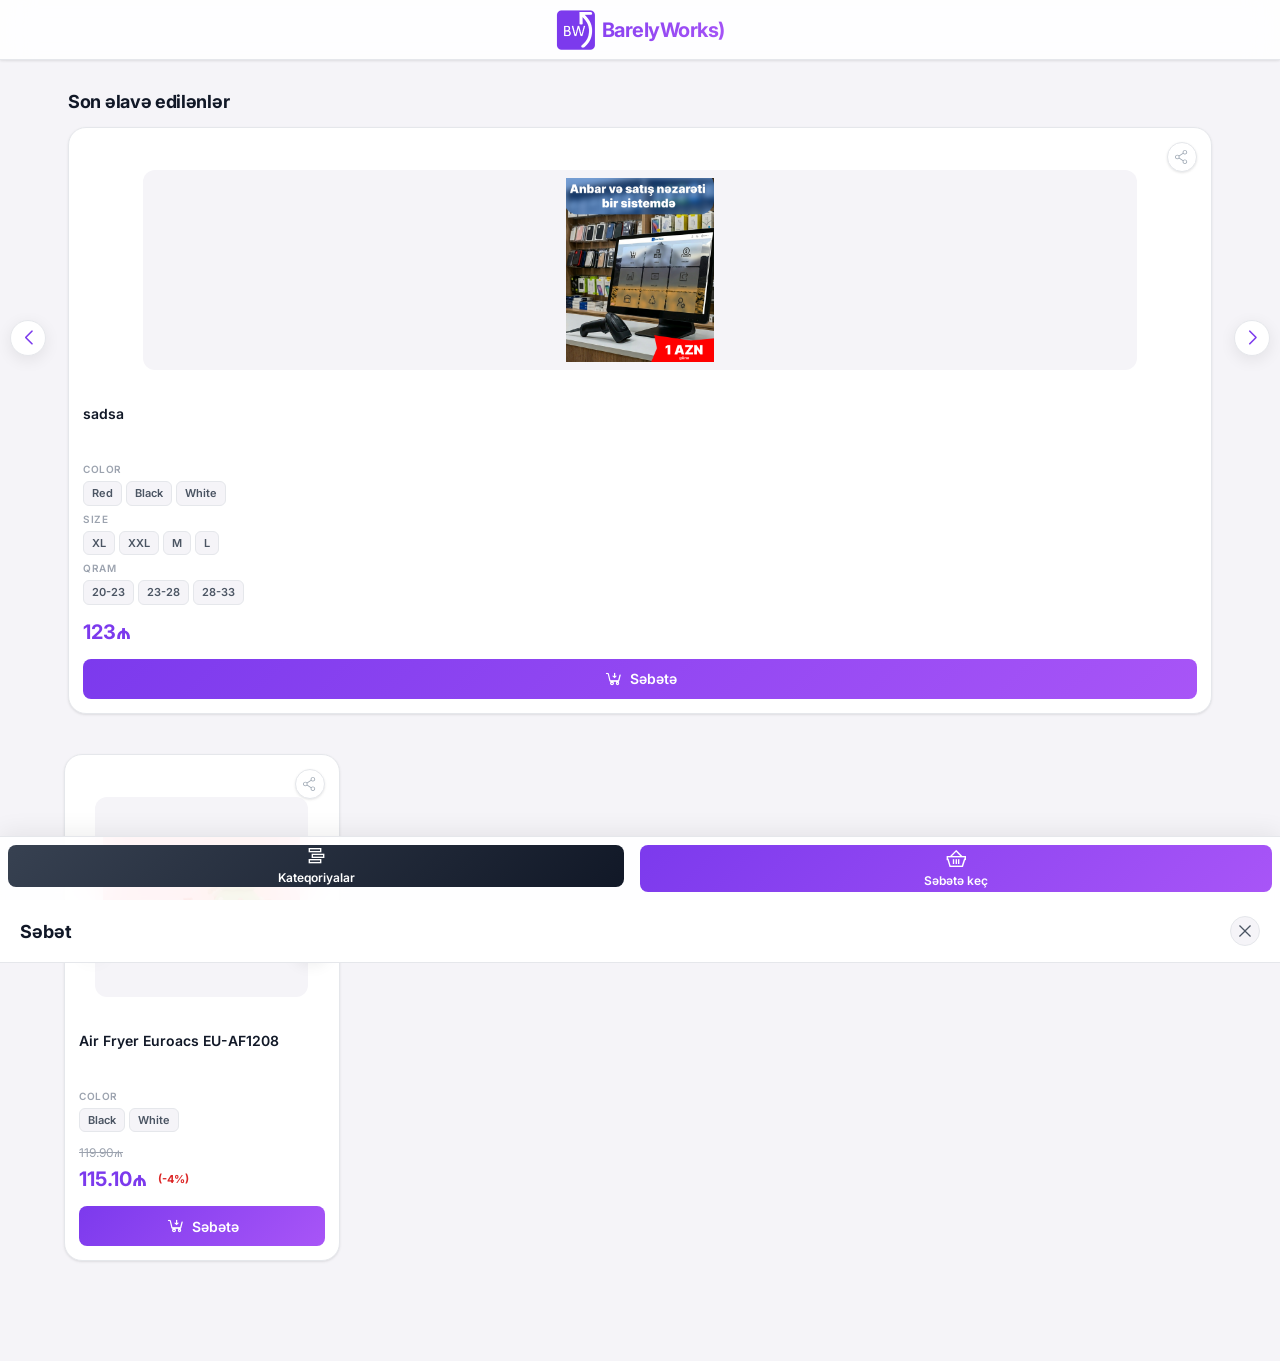
==== index.html @ ffbd58e7 "init init" ====
<!DOCTYPE html>
<html>
<head>
	<meta charset="utf-8">
    <meta property="og:title" content="GIPERAKS XIRDALAN">
    <!-- <meta property="og:description" content="GIPERAKS XIRDALAN"> -->
    <meta property="og:image" content="https://gpr-xirdalan.github.io/img/bcg.jpg">
    <meta property="og:url" content="https://gpr-xirdalan.github.io/">
    <meta property="og:type" content="website">	
    <meta http-equiv="Cache-Control" content="no-cache, no-store, must-revalidate" /> 
    <meta http-equiv="cache-control" content="max-age=0" /> 
    <meta http-equiv="Pragma" content="no-cache" /> 
    <meta http-equiv="Expires" content="0" /> 
	<meta name="viewport" content="width=device-width, initial-scale=1">
	<link rel="stylesheet" href="css/font.css?v=1740341642648">
	<link rel="stylesheet" href="css/line-awesome/css/line-awesome.min.css">
	<link rel="stylesheet" href="css/animate.min.css?v=1740341642648">
	<link rel="stylesheet" href="js/swiper-bundle.min.css" defer>
	<script type="text/javascript" src="js/swiper-bundle.min.js"></script>
	<script type="text/javascript" src="js/jquery-3.7.1.min.js"></script>
	<title>BarelyWorks SHOP</title>
</head>
<body>
	
	<div class="container">
<!-- 		<nav class="menu">
			menu			
		</nav> -->

		<header class="header">
			<div class="logo"> <img src="css/logo.png"> BarelyWorks)</div>
		</header>

		<div class="slider-content main-slider">
			  <div class="swiper mySwiper">
			  	<span class="slider-title">Son əlavə edilənlər</span>
			    <div class="swiper-wrapper">
	
			    </div>

		        <div class="swiper-button-next"></div>
			    <div class="swiper-button-prev"></div>
			  </div>			

		</div>

		<div class="search">
			<span class="label">Axtar</span>
			<input type="text" class="search-json input">
		</div>

		<div class="content" id="content">
<!-- 			<div class="search-container">
 				<div class="search-by-category-wrapper">
					<span class="label">Kateqoriyalar</span>
					<select name="select-category" class="select-category" id="">
						<option class="select-category-option" value="all">ALL</option>
					</select>
				</div> 

 				<div class="search-by-name-wrapper">
					<span class="label">Axtar...</span>
					<input type="text" class="input " placeholder="USB...">
				</div> 
			</div> -->

			<div class="products-container">
				<div class="products-list">

		
				</div>
			</div>


			<div class="hide-price scroll-nav">
				<svg xmlns="http://www.w3.org/2000/svg" version="1.1" xmlns:xlink="http://www.w3.org/1999/xlink" width="512" height="512" x="0" y="0" viewBox="0 0 128 128" style="enable-background:new 0 0 512 512" xml:space="preserve" class=""><g><path d="m79.891 65.078 7.27-7.27C87.69 59.787 88 61.856 88 64c0 13.234-10.766 24-24 24-2.144 0-4.213-.31-6.192-.839l7.27-7.27a15.929 15.929 0 0 0 14.813-14.813zm47.605-3.021c-.492-.885-7.47-13.112-21.11-23.474l-5.821 5.821c9.946 7.313 16.248 15.842 18.729 19.602C114.553 71.225 95.955 96 64 96c-4.792 0-9.248-.613-13.441-1.591l-6.573 6.573C50.029 102.835 56.671 104 64 104c41.873 0 62.633-36.504 63.496-38.057a3.997 3.997 0 0 0 0-3.886zm-16.668-39.229-88 88C22.047 111.609 21.023 112 20 112s-2.047-.391-2.828-1.172a3.997 3.997 0 0 1 0-5.656l11.196-11.196C10.268 83.049 1.071 66.964.504 65.943a4 4 0 0 1 0-3.887C1.367 60.504 22.127 24 64 24c10.827 0 20.205 2.47 28.222 6.122l12.95-12.95c1.563-1.563 4.094-1.563 5.656 0s1.563 4.094 0 5.656zM34.333 88.011 44.46 77.884C41.663 73.96 40 69.175 40 64c0-13.234 10.766-24 24-24 5.175 0 9.96 1.663 13.884 4.459l8.189-8.189C79.603 33.679 72.251 32 64 32 32.045 32 13.447 56.775 8.707 63.994c3.01 4.562 11.662 16.11 25.626 24.017zm15.934-15.935 21.809-21.809C69.697 48.862 66.958 48 64 48c-8.822 0-16 7.178-16 16 0 2.958.862 5.697 2.267 8.076z" fill="#000000" opacity="1" data-original="#000000" class=""></path></g></svg>				
			</div>
			<div class="scroll-top scroll-nav">
				<svg xmlns="http://www.w3.org/2000/svg" version="1.1" xmlns:xlink="http://www.w3.org/1999/xlink" width="512" height="512" x="0" y="0" viewBox="0 0 48 48" style="enable-background:new 0 0 512 512" xml:space="preserve" class=""><g><path d="M13 12h22a1 1 0 0 0 0-2H13a1 1 0 0 0 0 2zM24 34a1 1 0 0 0 1-1V20.42l3.86 3.86a1 1 0 0 0 1.41-1.41l-5.52-5.52A1 1 0 0 0 24 17a1 1 0 0 0-.73.33l-5.57 5.55a1 1 0 0 0 0 1.41 1 1 0 0 0 1.41 0L23 20.42V33a1 1 0 0 0 1 1z" fill="#000000" opacity="1" data-original="#000000" class=""></path></g></svg>				
			</div>
		</div>

		<div class="add-to-card-modal">
			<div class="add-to-card-modal-wrp animate__animated animate__fadeIn animate__faster">
				<div class="add-to-card-modal-title">
					<spam class="add-to-card-title">Səbətə əlavə et</spam>
					<span class="close-add-card-modal">
						<svg xmlns="http://www.w3.org/2000/svg" x="0px" y="0px" width="100" height="100" viewBox="0 0 50 50">
<path d="M 9.15625 6.3125 L 6.3125 9.15625 L 22.15625 25 L 6.21875 40.96875 L 9.03125 43.78125 L 25 27.84375 L 40.9375 43.78125 L 43.78125 40.9375 L 27.84375 25 L 43.6875 9.15625 L 40.84375 6.3125 L 25 22.15625 Z"></path>
</svg>
					</span>
				</div>

				<div class="product-info">
					<div class="cart-product-image">
						<img src="" alt="">
					</div>

					<div class="group">
						<span class="card-product-name"></span>
						<span class="cart-product-price"></span>
						<span class="cart-order-sum"></span>
						<input type="hidden" class="cart-id">
						
						<div class="modal-product-option-list product-option-list"></div>	

						<input type="hidden" class="cart-brand">

					</div>

				</div>

				<div class="add-to-card-controll">
<!-- 					<div>
						<span class="label">Say</span>
						<input type="number" class="input count">
					</div> -->
					<button class="btn add-to-card"><i class="las la-cart-arrow-down"></i> Əlavə et</button>								
					<button class="btn add-to-card send-cart"><i class="las la-fire"></i>  Indi al</button>								
				</div>

			</div>
		</div>

	<div class="bottom-contol">	
		<div class="search-by-category-wrapper" id="categorySelect">
			<!-- <label for="categorySelect" class="select-label label">Kateqoriyalar</label> -->

			<div class="cart-controll animate__animated animate__fadeInUp">
				<button class="open-category-btn" id="categorySelect">
					<i class="las la-stream"></i> 
					<span class="button-text">Kateqoriyalar</span> 
				</button>
				<!-- (<span class="sum-card">0</span>₼) -->
			</div>				
					
			<select name="select-category" class="select-category" id="categorySelect">
				<option class="select-category-option" value="all">ALL</option>
			</select>
		</div>

		<div class="cart-controll animate__animated animate__fadeInUp">
			<button class="openCart">
				<i class="las la-shopping-basket"></i> 
				<span class="button-text">Səbətə keç</span> 
			</button>
			<!-- (<span class="sum-card">0</span>₼) -->
		</div>
	</div>

		<div class="cart-list-modal">
			<div class="cart-list-container">
				<div class="card-list-control">
					<sapn class="card-list-title">Səbət</sapn>
					<span class="close-card-list"><svg xmlns="http://www.w3.org/2000/svg" x="0px" y="0px" width="100" height="100" viewBox="0 0 50 50">
<path d="M 9.15625 6.3125 L 6.3125 9.15625 L 22.15625 25 L 6.21875 40.96875 L 9.03125 43.78125 L 25 27.84375 L 40.9375 43.78125 L 43.78125 40.9375 L 27.84375 25 L 43.6875 9.15625 L 40.84375 6.3125 L 25 22.15625 Z"></span>

				</div>

				<div class="cart-list">
					
				</div>	

				<div class="cart-bottom-control">
					<div class="cart-total-container animate__animated animate__fadeInUp animate__fast">
					  <span class="order-total-title">Toplam: </span>
	                  
	                  <span class="sum-card-container">
		                  <span class="sum-card"> ${total}</span>  AZN							
					  </span>
					</div>
<!-- 
					<div class="cart-total-container cart-cashback-total animate__animated animate__fadeInUp animate__fast">
					  <span class="order-total-title">Cashback: </span>
	                  
	                  <span class="sum-card-container">
		                  <span class="sum-cashback"> </span>  AZN							
					  </span>
					</div>	 -->	

					<button class="send-cart animate__animated animate__fadeInUp"> <i class="las la-check"></i> Sifarisi tamamla</button>
				</div>			

				<div class="preloader hide">
			        <img src="img/preloader.gif" alt="">
			    </div>
			</div>
		</div>

	</div>

	<div class="showNotice">
		<span class="notice">Əlavə olundu</span>
	</div>
</body>

<script type="text/javascript" defer>
		let head = document.getElementsByTagName("head");

	    let link = document.createElement("link");
	    link.rel = "stylesheet";
	    link.href = "css/style.css?v=" + new Date().getTime(); // Добавляем уникальный параметр

	    document.head.appendChild(link);

	    let script = document.createElement("script")
	    script.type = "text/javascript";
	    script.src = "js/function.js?v=" + new Date().getTime();
	    document.head.appendChild(script);

	    const CONFIG = 'config.json';
</script>
</html>
---- css/font.css ----
/* montserrat-100 - latin-ext_latin_cyrillic-ext_cyrillic */
@font-face {
  font-family: 'Montserrat';
  font-style: normal;
  font-weight: 100;
  src: local(''),
       url('montserrat/montserrat-v15-latin-ext_latin_cyrillic-ext_cyrillic-100.woff2') format('woff2'), /* Chrome 26+, Opera 23+, Firefox 39+ */
       url('montserrat/montserrat-v15-latin-ext_latin_cyrillic-ext_cyrillic-100.woff') format('woff'); /* Chrome 6+, Firefox 3.6+, IE 9+, Safari 5.1+ */
}
/* montserrat-200 - latin-ext_latin_cyrillic-ext_cyrillic */
@font-face {
  font-family: 'Montserrat';
  font-style: normal;
  font-weight: 200;
  src: local(''),
       url('montserrat/montserrat-v15-latin-ext_latin_cyrillic-ext_cyrillic-200.woff2') format('woff2'), /* Chrome 26+, Opera 23+, Firefox 39+ */
       url('montserrat/montserrat-v15-latin-ext_latin_cyrillic-ext_cyrillic-200.woff') format('woff'); /* Chrome 6+, Firefox 3.6+, IE 9+, Safari 5.1+ */
}
/* montserrat-300 - latin-ext_latin_cyrillic-ext_cyrillic */
@font-face {
  font-family: 'Montserrat';
  font-style: normal;
  font-weight: 300;
  src: local(''),
       url('montserrat/montserrat-v15-latin-ext_latin_cyrillic-ext_cyrillic-300.woff2') format('woff2'), /* Chrome 26+, Opera 23+, Firefox 39+ */
       url('montserrat/montserrat-v15-latin-ext_latin_cyrillic-ext_cyrillic-300.woff') format('woff'); /* Chrome 6+, Firefox 3.6+, IE 9+, Safari 5.1+ */
}
/* montserrat-regular - latin-ext_latin_cyrillic-ext_cyrillic */
@font-face {
  font-family: 'Montserrat';
  font-style: normal;
  font-weight: 400;
  src: local(''),
       url('montserrat/montserrat-v15-latin-ext_latin_cyrillic-ext_cyrillic-regular.woff2') format('woff2'), /* Chrome 26+, Opera 23+, Firefox 39+ */
       url('montserrat/montserrat-v15-latin-ext_latin_cyrillic-ext_cyrillic-regular.woff') format('woff'); /* Chrome 6+, Firefox 3.6+, IE 9+, Safari 5.1+ */
}
/* montserrat-500 - latin-ext_latin_cyrillic-ext_cyrillic */
@font-face {
  font-family: 'Montserrat';
  font-style: normal;
  font-weight: 500;
  src: local(''),
       url('montserrat/montserrat-v15-latin-ext_latin_cyrillic-ext_cyrillic-500.woff2') format('woff2'), /* Chrome 26+, Opera 23+, Firefox 39+ */
       url('montserrat/montserrat-v15-latin-ext_latin_cyrillic-ext_cyrillic-500.woff') format('woff'); /* Chrome 6+, Firefox 3.6+, IE 9+, Safari 5.1+ */
}
/* montserrat-600 - latin-ext_latin_cyrillic-ext_cyrillic */
@font-face {
  font-family: 'Montserrat';
  font-style: normal;
  font-weight: 600;
  src: local(''),
       url('montserrat/montserrat-v15-latin-ext_latin_cyrillic-ext_cyrillic-600.woff2') format('woff2'), /* Chrome 26+, Opera 23+, Firefox 39+ */
       url('montserrat/montserrat-v15-latin-ext_latin_cyrillic-ext_cyrillic-600.woff') format('woff'); /* Chrome 6+, Firefox 3.6+, IE 9+, Safari 5.1+ */
}
/* montserrat-700 - latin-ext_latin_cyrillic-ext_cyrillic */
@font-face {
  font-family: 'Montserrat';
  font-style: normal;
  font-weight: 700;
  src: local(''),
       url('montserrat/montserrat-v15-latin-ext_latin_cyrillic-ext_cyrillic-700.woff2') format('woff2'), /* Chrome 26+, Opera 23+, Firefox 39+ */
       url('montserrat/montserrat-v15-latin-ext_latin_cyrillic-ext_cyrillic-700.woff') format('woff'); /* Chrome 6+, Firefox 3.6+, IE 9+, Safari 5.1+ */
}
/* montserrat-800 - latin-ext_latin_cyrillic-ext_cyrillic */
@font-face {
  font-family: 'Montserrat';
  font-style: normal;
  font-weight: 800;
  src: local(''),
       url('montserrat/montserrat-v15-latin-ext_latin_cyrillic-ext_cyrillic-800.woff2') format('woff2'), /* Chrome 26+, Opera 23+, Firefox 39+ */
       url('montserrat/montserrat-v15-latin-ext_latin_cyrillic-ext_cyrillic-800.woff') format('woff'); /* Chrome 6+, Firefox 3.6+, IE 9+, Safari 5.1+ */
}
/* montserrat-900 - latin-ext_latin_cyrillic-ext_cyrillic */
@font-face {
  font-family: 'Montserrat';
  font-style: normal;
  font-weight: 900;
  src: local(''),
       url('montserrat/montserrat-v15-latin-ext_latin_cyrillic-ext_cyrillic-900.woff2') format('woff2'), /* Chrome 26+, Opera 23+, Firefox 39+ */
       url('montserrat/montserrat-v15-latin-ext_latin_cyrillic-ext_cyrillic-900.woff') format('woff'); /* Chrome 6+, Firefox 3.6+, IE 9+, Safari 5.1+ */
}
---- css/line-awesome/css/line-awesome.min.css ----
.la,.lab,.lad,.lal,.lar,.las{-moz-osx-font-smoothing:grayscale;-webkit-font-smoothing:antialiased;display:inline-block;font-style:normal;font-variant:normal;text-rendering:auto;line-height:1}.la-lg{font-size:1.33333em;line-height:.75em;vertical-align:-.0667em}.la-xs{font-size:.75em}.la-sm{font-size:.875em}.la-1x{font-size:1em}.la-2x{font-size:2em}.la-3x{font-size:3em}.la-4x{font-size:4em}.la-5x{font-size:5em}.la-6x{font-size:6em}.la-7x{font-size:7em}.la-8x{font-size:8em}.la-9x{font-size:9em}.la-10x{font-size:10em}.la-fw{text-align:center;width:1.25em}.la-ul{list-style-type:none;margin-left:2.5em;padding-left:0}.la-ul>li{position:relative}.la-li{left:-2em;position:absolute;text-align:center;width:2em;line-height:inherit}.la-border{border:solid .08em #eee;border-radius:.1em;padding:.2em .25em .15em}.la-pull-left{float:left}.la-pull-right{float:right}.la.la-pull-left,.lab.la-pull-left,.lal.la-pull-left,.lar.la-pull-left,.las.la-pull-left{margin-right:.3em}.la.la-pull-right,.lab.la-pull-right,.lal.la-pull-right,.lar.la-pull-right,.las.la-pull-right{margin-left:.3em}.la-spin{-webkit-animation:la-spin 2s infinite linear;animation:la-spin 2s infinite linear}.la-pulse{-webkit-animation:la-spin 1s infinite steps(8);animation:la-spin 1s infinite steps(8)}@-webkit-keyframes la-spin{0%{-webkit-transform:rotate(0);transform:rotate(0)}100%{-webkit-transform:rotate(360deg);transform:rotate(360deg)}}@keyframes la-spin{0%{-webkit-transform:rotate(0);transform:rotate(0)}100%{-webkit-transform:rotate(360deg);transform:rotate(360deg)}}.la-rotate-90{-webkit-transform:rotate(90deg);transform:rotate(90deg)}.la-rotate-180{-webkit-transform:rotate(180deg);transform:rotate(180deg)}.la-rotate-270{-webkit-transform:rotate(270deg);transform:rotate(270deg)}.la-flip-horizontal{-webkit-transform:scale(-1,1);transform:scale(-1,1)}.la-flip-vertical{-webkit-transform:scale(1,-1);transform:scale(1,-1)}.la-flip-both,.la-flip-horizontal.la-flip-vertical{-webkit-transform:scale(-1,-1);transform:scale(-1,-1)}:root .la-flip-both,:root .la-flip-horizontal,:root .la-flip-vertical,:root .la-rotate-180,:root .la-rotate-270,:root .la-rotate-90{-webkit-filter:none;filter:none}.la-stack{display:inline-block;height:2em;line-height:2em;position:relative;vertical-align:middle;width:2.5em}.la-stack-1x,.la-stack-2x{left:0;position:absolute;text-align:center;width:100%}.la-stack-1x{line-height:inherit}.la-stack-2x{font-size:2em}.la-inverse{color:#fff}.la-500px:before{content:"\f26e"}.la-accessible-icon:before{content:"\f368"}.la-accusoft:before{content:"\f369"}.la-acquisitions-incorporated:before{content:"\f6af"}.la-ad:before{content:"\f641"}.la-address-book:before{content:"\f2b9"}.la-address-card:before{content:"\f2bb"}.la-adjust:before{content:"\f042"}.la-adn:before{content:"\f170"}.la-adobe:before{content:"\f778"}.la-adversal:before{content:"\f36a"}.la-affiliatetheme:before{content:"\f36b"}.la-air-freshener:before{content:"\f5d0"}.la-airbnb:before{content:"\f834"}.la-algolia:before{content:"\f36c"}.la-align-center:before{content:"\f037"}.la-align-justify:before{content:"\f039"}.la-align-left:before{content:"\f036"}.la-align-right:before{content:"\f038"}.la-alipay:before{content:"\f642"}.la-allergies:before{content:"\f461"}.la-amazon:before{content:"\f270"}.la-amazon-pay:before{content:"\f42c"}.la-ambulance:before{content:"\f0f9"}.la-american-sign-language-interpreting:before{content:"\f2a3"}.la-amilia:before{content:"\f36d"}.la-anchor:before{content:"\f13d"}.la-android:before{content:"\f17b"}.la-angellist:before{content:"\f209"}.la-angle-double-down:before{content:"\f103"}.la-angle-double-left:before{content:"\f100"}.la-angle-double-right:before{content:"\f101"}.la-angle-double-up:before{content:"\f102"}.la-angle-down:before{content:"\f107"}.la-angle-left:before{content:"\f104"}.la-angle-right:before{content:"\f105"}.la-angle-up:before{content:"\f106"}.la-angry:before{content:"\f556"}.la-angrycreative:before{content:"\f36e"}.la-angular:before{content:"\f420"}.la-ankh:before{content:"\f644"}.la-app-store:before{content:"\f36f"}.la-app-store-ios:before{content:"\f370"}.la-apper:before{content:"\f371"}.la-apple:before{content:"\f179"}.la-apple-alt:before{content:"\f5d1"}.la-apple-pay:before{content:"\f415"}.la-archive:before{content:"\f187"}.la-archway:before{content:"\f557"}.la-arrow-alt-circle-down:before{content:"\f358"}.la-arrow-alt-circle-left:before{content:"\f359"}.la-arrow-alt-circle-right:before{content:"\f35a"}.la-arrow-alt-circle-up:before{content:"\f35b"}.la-arrow-circle-down:before{content:"\f0ab"}.la-arrow-circle-left:before{content:"\f0a8"}.la-arrow-circle-right:before{content:"\f0a9"}.la-arrow-circle-up:before{content:"\f0aa"}.la-arrow-down:before{content:"\f063"}.la-arrow-left:before{content:"\f060"}.la-arrow-right:before{content:"\f061"}.la-arrow-up:before{content:"\f062"}.la-arrows-alt:before{content:"\f0b2"}.la-arrows-alt-h:before{content:"\f337"}.la-arrows-alt-v:before{content:"\f338"}.la-artstation:before{content:"\f77a"}.la-assistive-listening-systems:before{content:"\f2a2"}.la-asterisk:before{content:"\f069"}.la-asymmetrik:before{content:"\f372"}.la-at:before{content:"\f1fa"}.la-atlas:before{content:"\f558"}.la-atlassian:before{content:"\f77b"}.la-atom:before{content:"\f5d2"}.la-audible:before{content:"\f373"}.la-audio-description:before{content:"\f29e"}.la-autoprefixer:before{content:"\f41c"}.la-avianex:before{content:"\f374"}.la-aviato:before{content:"\f421"}.la-award:before{content:"\f559"}.la-aws:before{content:"\f375"}.la-baby:before{content:"\f77c"}.la-baby-carriage:before{content:"\f77d"}.la-backspace:before{content:"\f55a"}.la-backward:before{content:"\f04a"}.la-bacon:before{content:"\f7e5"}.la-balance-scale:before{content:"\f24e"}.la-balance-scale-left:before{content:"\f515"}.la-balance-scale-right:before{content:"\f516"}.la-ban:before{content:"\f05e"}.la-band-aid:before{content:"\f462"}.la-bandcamp:before{content:"\f2d5"}.la-barcode:before{content:"\f02a"}.la-bars:before{content:"\f0c9"}.la-baseball-ball:before{content:"\f433"}.la-basketball-ball:before{content:"\f434"}.la-bath:before{content:"\f2cd"}.la-battery-empty:before{content:"\f244"}.la-battery-full:before{content:"\f240"}.la-battery-half:before{content:"\f242"}.la-battery-quarter:before{content:"\f243"}.la-battery-three-quarters:before{content:"\f241"}.la-battle-net:before{content:"\f835"}.la-bed:before{content:"\f236"}.la-beer:before{content:"\f0fc"}.la-behance:before{content:"\f1b4"}.la-behance-square:before{content:"\f1b5"}.la-bell:before{content:"\f0f3"}.la-bell-slash:before{content:"\f1f6"}.la-bezier-curve:before{content:"\f55b"}.la-bible:before{content:"\f647"}.la-bicycle:before{content:"\f206"}.la-biking:before{content:"\f84a"}.la-bimobject:before{content:"\f378"}.la-binoculars:before{content:"\f1e5"}.la-biohazard:before{content:"\f780"}.la-birthday-cake:before{content:"\f1fd"}.la-bitbucket:before{content:"\f171"}.la-bitcoin:before{content:"\f379"}.la-bity:before{content:"\f37a"}.la-black-tie:before{content:"\f27e"}.la-blackberry:before{content:"\f37b"}.la-blender:before{content:"\f517"}.la-blender-phone:before{content:"\f6b6"}.la-blind:before{content:"\f29d"}.la-blog:before{content:"\f781"}.la-blogger:before{content:"\f37c"}.la-blogger-b:before{content:"\f37d"}.la-bluetooth:before{content:"\f293"}.la-bluetooth-b:before{content:"\f294"}.la-bold:before{content:"\f032"}.la-bolt:before{content:"\f0e7"}.la-bomb:before{content:"\f1e2"}.la-bone:before{content:"\f5d7"}.la-bong:before{content:"\f55c"}.la-book:before{content:"\f02d"}.la-book-dead:before{content:"\f6b7"}.la-book-medical:before{content:"\f7e6"}.la-book-open:before{content:"\f518"}.la-book-reader:before{content:"\f5da"}.la-bookmark:before{content:"\f02e"}.la-bootstrap:before{content:"\f836"}.la-border-all:before{content:"\f84c"}.la-border-none:before{content:"\f850"}.la-border-style:before{content:"\f853"}.la-bowling-ball:before{content:"\f436"}.la-box:before{content:"\f466"}.la-box-open:before{content:"\f49e"}.la-boxes:before{content:"\f468"}.la-braille:before{content:"\f2a1"}.la-brain:before{content:"\f5dc"}.la-bread-slice:before{content:"\f7ec"}.la-briefcase:before{content:"\f0b1"}.la-briefcase-medical:before{content:"\f469"}.la-broadcast-tower:before{content:"\f519"}.la-broom:before{content:"\f51a"}.la-brush:before{content:"\f55d"}.la-btc:before{content:"\f15a"}.la-buffer:before{content:"\f837"}.la-bug:before{content:"\f188"}.la-building:before{content:"\f1ad"}.la-bullhorn:before{content:"\f0a1"}.la-bullseye:before{content:"\f140"}.la-burn:before{content:"\f46a"}.la-buromobelexperte:before{content:"\f37f"}.la-bus:before{content:"\f207"}.la-bus-alt:before{content:"\f55e"}.la-business-time:before{content:"\f64a"}.la-buy-n-large:before{content:"\f8a6"}.la-buysellads:before{content:"\f20d"}.la-calculator:before{content:"\f1ec"}.la-calendar:before{content:"\f133"}.la-calendar-alt:before{content:"\f073"}.la-calendar-check:before{content:"\f274"}.la-calendar-day:before{content:"\f783"}.la-calendar-minus:before{content:"\f272"}.la-calendar-plus:before{content:"\f271"}.la-calendar-times:before{content:"\f273"}.la-calendar-week:before{content:"\f784"}.la-camera:before{content:"\f030"}.la-camera-retro:before{content:"\f083"}.la-campground:before{content:"\f6bb"}.la-canadian-maple-leaf:before{content:"\f785"}.la-candy-cane:before{content:"\f786"}.la-cannabis:before{content:"\f55f"}.la-capsules:before{content:"\f46b"}.la-car:before{content:"\f1b9"}.la-car-alt:before{content:"\f5de"}.la-car-battery:before{content:"\f5df"}.la-car-crash:before{content:"\f5e1"}.la-car-side:before{content:"\f5e4"}.la-caret-down:before{content:"\f0d7"}.la-caret-left:before{content:"\f0d9"}.la-caret-right:before{content:"\f0da"}.la-caret-square-down:before{content:"\f150"}.la-caret-square-left:before{content:"\f191"}.la-caret-square-right:before{content:"\f152"}.la-caret-square-up:before{content:"\f151"}.la-caret-up:before{content:"\f0d8"}.la-carrot:before{content:"\f787"}.la-cart-arrow-down:before{content:"\f218"}.la-cart-plus:before{content:"\f217"}.la-cash-register:before{content:"\f788"}.la-cat:before{content:"\f6be"}.la-cc-amazon-pay:before{content:"\f42d"}.la-cc-amex:before{content:"\f1f3"}.la-cc-apple-pay:before{content:"\f416"}.la-cc-diners-club:before{content:"\f24c"}.la-cc-discover:before{content:"\f1f2"}.la-cc-jcb:before{content:"\f24b"}.la-cc-mastercard:before{content:"\f1f1"}.la-cc-paypal:before{content:"\f1f4"}.la-cc-stripe:before{content:"\f1f5"}.la-cc-visa:before{content:"\f1f0"}.la-centercode:before{content:"\f380"}.la-centos:before{content:"\f789"}.la-certificate:before{content:"\f0a3"}.la-chair:before{content:"\f6c0"}.la-chalkboard:before{content:"\f51b"}.la-chalkboard-teacher:before{content:"\f51c"}.la-charging-station:before{content:"\f5e7"}.la-chart-area:before{content:"\f1fe"}.la-chart-bar:before{content:"\f080"}.la-chart-line:before{content:"\f201"}.la-chart-pie:before{content:"\f200"}.la-check:before{content:"\f00c"}.la-check-circle:before{content:"\f058"}.la-check-double:before{content:"\f560"}.la-check-square:before{content:"\f14a"}.la-cheese:before{content:"\f7ef"}.la-chess:before{content:"\f439"}.la-chess-bishop:before{content:"\f43a"}.la-chess-board:before{content:"\f43c"}.la-chess-king:before{content:"\f43f"}.la-chess-knight:before{content:"\f441"}.la-chess-pawn:before{content:"\f443"}.la-chess-queen:before{content:"\f445"}.la-chess-rook:before{content:"\f447"}.la-chevron-circle-down:before{content:"\f13a"}.la-chevron-circle-left:before{content:"\f137"}.la-chevron-circle-right:before{content:"\f138"}.la-chevron-circle-up:before{content:"\f139"}.la-chevron-down:before{content:"\f078"}.la-chevron-left:before{content:"\f053"}.la-chevron-right:before{content:"\f054"}.la-chevron-up:before{content:"\f077"}.la-child:before{content:"\f1ae"}.la-chrome:before{content:"\f268"}.la-chromecast:before{content:"\f838"}.la-church:before{content:"\f51d"}.la-circle:before{content:"\f111"}.la-circle-notch:before{content:"\f1ce"}.la-city:before{content:"\f64f"}.la-clinic-medical:before{content:"\f7f2"}.la-clipboard:before{content:"\f328"}.la-clipboard-check:before{content:"\f46c"}.la-clipboard-list:before{content:"\f46d"}.la-clock:before{content:"\f017"}.la-clone:before{content:"\f24d"}.la-closed-captioning:before{content:"\f20a"}.la-cloud:before{content:"\f0c2"}.la-cloud-download-alt:before{content:"\f381"}.la-cloud-meatball:before{content:"\f73b"}.la-cloud-moon:before{content:"\f6c3"}.la-cloud-moon-rain:before{content:"\f73c"}.la-cloud-rain:before{content:"\f73d"}.la-cloud-showers-heavy:before{content:"\f740"}.la-cloud-sun:before{content:"\f6c4"}.la-cloud-sun-rain:before{content:"\f743"}.la-cloud-upload-alt:before{content:"\f382"}.la-cloudscale:before{content:"\f383"}.la-cloudsmith:before{content:"\f384"}.la-cloudversify:before{content:"\f385"}.la-cocktail:before{content:"\f561"}.la-code:before{content:"\f121"}.la-code-branch:before{content:"\f126"}.la-codepen:before{content:"\f1cb"}.la-codiepie:before{content:"\f284"}.la-coffee:before{content:"\f0f4"}.la-cog:before{content:"\f013"}.la-cogs:before{content:"\f085"}.la-coins:before{content:"\f51e"}.la-columns:before{content:"\f0db"}.la-comment:before{content:"\f075"}.la-comment-alt:before{content:"\f27a"}.la-comment-dollar:before{content:"\f651"}.la-comment-dots:before{content:"\f4ad"}.la-comment-medical:before{content:"\f7f5"}.la-comment-slash:before{content:"\f4b3"}.la-comments:before{content:"\f086"}.la-comments-dollar:before{content:"\f653"}.la-compact-disc:before{content:"\f51f"}.la-compass:before{content:"\f14e"}.la-compress:before{content:"\f066"}.la-compress-arrows-alt:before{content:"\f78c"}.la-concierge-bell:before{content:"\f562"}.la-confluence:before{content:"\f78d"}.la-connectdevelop:before{content:"\f20e"}.la-contao:before{content:"\f26d"}.la-cookie:before{content:"\f563"}.la-cookie-bite:before{content:"\f564"}.la-copy:before{content:"\f0c5"}.la-copyright:before{content:"\f1f9"}.la-cotton-bureau:before{content:"\f89e"}.la-couch:before{content:"\f4b8"}.la-cpanel:before{content:"\f388"}.la-creative-commons:before{content:"\f25e"}.la-creative-commons-by:before{content:"\f4e7"}.la-creative-commons-nc:before{content:"\f4e8"}.la-creative-commons-nc-eu:before{content:"\f4e9"}.la-creative-commons-nc-jp:before{content:"\f4ea"}.la-creative-commons-nd:before{content:"\f4eb"}.la-creative-commons-pd:before{content:"\f4ec"}.la-creative-commons-pd-alt:before{content:"\f4ed"}.la-creative-commons-remix:before{content:"\f4ee"}.la-creative-commons-sa:before{content:"\f4ef"}.la-creative-commons-sampling:before{content:"\f4f0"}.la-creative-commons-sampling-plus:before{content:"\f4f1"}.la-creative-commons-share:before{content:"\f4f2"}.la-creative-commons-zero:before{content:"\f4f3"}.la-credit-card:before{content:"\f09d"}.la-critical-role:before{content:"\f6c9"}.la-crop:before{content:"\f125"}.la-crop-alt:before{content:"\f565"}.la-cross:before{content:"\f654"}.la-crosshairs:before{content:"\f05b"}.la-crow:before{content:"\f520"}.la-crown:before{content:"\f521"}.la-crutch:before{content:"\f7f7"}.la-css3:before{content:"\f13c"}.la-css3-alt:before{content:"\f38b"}.la-cube:before{content:"\f1b2"}.la-cubes:before{content:"\f1b3"}.la-cut:before{content:"\f0c4"}.la-cuttlefish:before{content:"\f38c"}.la-d-and-d:before{content:"\f38d"}.la-d-and-d-beyond:before{content:"\f6ca"}.la-dashcube:before{content:"\f210"}.la-database:before{content:"\f1c0"}.la-deaf:before{content:"\f2a4"}.la-delicious:before{content:"\f1a5"}.la-democrat:before{content:"\f747"}.la-deploydog:before{content:"\f38e"}.la-deskpro:before{content:"\f38f"}.la-desktop:before{content:"\f108"}.la-dev:before{content:"\f6cc"}.la-deviantart:before{content:"\f1bd"}.la-dharmachakra:before{content:"\f655"}.la-dhl:before{content:"\f790"}.la-diagnoses:before{content:"\f470"}.la-diaspora:before{content:"\f791"}.la-dice:before{content:"\f522"}.la-dice-d20:before{content:"\f6cf"}.la-dice-d6:before{content:"\f6d1"}.la-dice-five:before{content:"\f523"}.la-dice-four:before{content:"\f524"}.la-dice-one:before{content:"\f525"}.la-dice-six:before{content:"\f526"}.la-dice-three:before{content:"\f527"}.la-dice-two:before{content:"\f528"}.la-digg:before{content:"\f1a6"}.la-digital-ocean:before{content:"\f391"}.la-digital-tachograph:before{content:"\f566"}.la-directions:before{content:"\f5eb"}.la-discord:before{content:"\f392"}.la-discourse:before{content:"\f393"}.la-divide:before{content:"\f529"}.la-dizzy:before{content:"\f567"}.la-dna:before{content:"\f471"}.la-dochub:before{content:"\f394"}.la-docker:before{content:"\f395"}.la-dog:before{content:"\f6d3"}.la-dollar-sign:before{content:"\f155"}.la-dolly:before{content:"\f472"}.la-dolly-flatbed:before{content:"\f474"}.la-donate:before{content:"\f4b9"}.la-door-closed:before{content:"\f52a"}.la-door-open:before{content:"\f52b"}.la-dot-circle:before{content:"\f192"}.la-dove:before{content:"\f4ba"}.la-download:before{content:"\f019"}.la-draft2digital:before{content:"\f396"}.la-drafting-compass:before{content:"\f568"}.la-dragon:before{content:"\f6d5"}.la-draw-polygon:before{content:"\f5ee"}.la-dribbble:before{content:"\f17d"}.la-dribbble-square:before{content:"\f397"}.la-dropbox:before{content:"\f16b"}.la-drum:before{content:"\f569"}.la-drum-steelpan:before{content:"\f56a"}.la-drumstick-bite:before{content:"\f6d7"}.la-drupal:before{content:"\f1a9"}.la-dumbbell:before{content:"\f44b"}.la-dumpster:before{content:"\f793"}.la-dumpster-fire:before{content:"\f794"}.la-dungeon:before{content:"\f6d9"}.la-dyalog:before{content:"\f399"}.la-earlybirds:before{content:"\f39a"}.la-ebay:before{content:"\f4f4"}.la-edge:before{content:"\f282"}.la-edit:before{content:"\f044"}.la-egg:before{content:"\f7fb"}.la-eject:before{content:"\f052"}.la-elementor:before{content:"\f430"}.la-ellipsis-h:before{content:"\f141"}.la-ellipsis-v:before{content:"\f142"}.la-ello:before{content:"\f5f1"}.la-ember:before{content:"\f423"}.la-empire:before{content:"\f1d1"}.la-envelope:before{content:"\f0e0"}.la-envelope-open:before{content:"\f2b6"}.la-envelope-open-text:before{content:"\f658"}.la-envelope-square:before{content:"\f199"}.la-envira:before{content:"\f299"}.la-equals:before{content:"\f52c"}.la-eraser:before{content:"\f12d"}.la-erlang:before{content:"\f39d"}.la-ethereum:before{content:"\f42e"}.la-ethernet:before{content:"\f796"}.la-etsy:before{content:"\f2d7"}.la-euro-sign:before{content:"\f153"}.la-evernote:before{content:"\f839"}.la-exchange-alt:before{content:"\f362"}.la-exclamation:before{content:"\f12a"}.la-exclamation-circle:before{content:"\f06a"}.la-exclamation-triangle:before{content:"\f071"}.la-expand:before{content:"\f065"}.la-expand-arrows-alt:before{content:"\f31e"}.la-expeditedssl:before{content:"\f23e"}.la-external-link-alt:before{content:"\f35d"}.la-external-link-square-alt:before{content:"\f360"}.la-eye:before{content:"\f06e"}.la-eye-dropper:before{content:"\f1fb"}.la-eye-slash:before{content:"\f070"}.la-facebook:before{content:"\f09a"}.la-facebook-f:before{content:"\f39e"}.la-facebook-messenger:before{content:"\f39f"}.la-facebook-square:before{content:"\f082"}.la-fan:before{content:"\f863"}.la-fantasy-flight-games:before{content:"\f6dc"}.la-fast-backward:before{content:"\f049"}.la-fast-forward:before{content:"\f050"}.la-fax:before{content:"\f1ac"}.la-feather:before{content:"\f52d"}.la-feather-alt:before{content:"\f56b"}.la-fedex:before{content:"\f797"}.la-fedora:before{content:"\f798"}.la-female:before{content:"\f182"}.la-fighter-jet:before{content:"\f0fb"}.la-figma:before{content:"\f799"}.la-file:before{content:"\f15b"}.la-file-alt:before{content:"\f15c"}.la-file-archive:before{content:"\f1c6"}.la-file-audio:before{content:"\f1c7"}.la-file-code:before{content:"\f1c9"}.la-file-contract:before{content:"\f56c"}.la-file-csv:before{content:"\f6dd"}.la-file-download:before{content:"\f56d"}.la-file-excel:before{content:"\f1c3"}.la-file-export:before{content:"\f56e"}.la-file-image:before{content:"\f1c5"}.la-file-import:before{content:"\f56f"}.la-file-invoice:before{content:"\f570"}.la-file-invoice-dollar:before{content:"\f571"}.la-file-medical:before{content:"\f477"}.la-file-medical-alt:before{content:"\f478"}.la-file-pdf:before{content:"\f1c1"}.la-file-powerpoint:before{content:"\f1c4"}.la-file-prescription:before{content:"\f572"}.la-file-signature:before{content:"\f573"}.la-file-upload:before{content:"\f574"}.la-file-video:before{content:"\f1c8"}.la-file-word:before{content:"\f1c2"}.la-fill:before{content:"\f575"}.la-fill-drip:before{content:"\f576"}.la-film:before{content:"\f008"}.la-filter:before{content:"\f0b0"}.la-fingerprint:before{content:"\f577"}.la-fire:before{content:"\f06d"}.la-fire-alt:before{content:"\f7e4"}.la-fire-extinguisher:before{content:"\f134"}.la-firefox:before{content:"\f269"}.la-first-aid:before{content:"\f479"}.la-first-order:before{content:"\f2b0"}.la-first-order-alt:before{content:"\f50a"}.la-firstdraft:before{content:"\f3a1"}.la-fish:before{content:"\f578"}.la-fist-raised:before{content:"\f6de"}.la-flag:before{content:"\f024"}.la-flag-checkered:before{content:"\f11e"}.la-flag-usa:before{content:"\f74d"}.la-flask:before{content:"\f0c3"}.la-flickr:before{content:"\f16e"}.la-flipboard:before{content:"\f44d"}.la-flushed:before{content:"\f579"}.la-fly:before{content:"\f417"}.la-folder:before{content:"\f07b"}.la-folder-minus:before{content:"\f65d"}.la-folder-open:before{content:"\f07c"}.la-folder-plus:before{content:"\f65e"}.la-font:before{content:"\f031"}.la-font-awesome:before{content:"\f2b4"}.la-font-awesome-alt:before{content:"\f35c"}.la-font-awesome-flag:before{content:"\f425"}.la-font-awesome-logo-full:before{content:"\f4e6"}.la-fonticons:before{content:"\f280"}.la-fonticons-fi:before{content:"\f3a2"}.la-football-ball:before{content:"\f44e"}.la-fort-awesome:before{content:"\f286"}.la-fort-awesome-alt:before{content:"\f3a3"}.la-forumbee:before{content:"\f211"}.la-forward:before{content:"\f04e"}.la-foursquare:before{content:"\f180"}.la-free-code-camp:before{content:"\f2c5"}.la-freebsd:before{content:"\f3a4"}.la-frog:before{content:"\f52e"}.la-frown:before{content:"\f119"}.la-frown-open:before{content:"\f57a"}.la-fulcrum:before{content:"\f50b"}.la-funnel-dollar:before{content:"\f662"}.la-futbol:before{content:"\f1e3"}.la-galactic-republic:before{content:"\f50c"}.la-galactic-senate:before{content:"\f50d"}.la-gamepad:before{content:"\f11b"}.la-gas-pump:before{content:"\f52f"}.la-gavel:before{content:"\f0e3"}.la-gem:before{content:"\f3a5"}.la-genderless:before{content:"\f22d"}.la-get-pocket:before{content:"\f265"}.la-gg:before{content:"\f260"}.la-gg-circle:before{content:"\f261"}.la-ghost:before{content:"\f6e2"}.la-gift:before{content:"\f06b"}.la-gifts:before{content:"\f79c"}.la-git:before{content:"\f1d3"}.la-git-alt:before{content:"\f841"}.la-git-square:before{content:"\f1d2"}.la-github:before{content:"\f09b"}.la-github-alt:before{content:"\f113"}.la-github-square:before{content:"\f092"}.la-gitkraken:before{content:"\f3a6"}.la-gitlab:before{content:"\f296"}.la-gitter:before{content:"\f426"}.la-glass-cheers:before{content:"\f79f"}.la-glass-martini:before{content:"\f000"}.la-glass-martini-alt:before{content:"\f57b"}.la-glass-whiskey:before{content:"\f7a0"}.la-glasses:before{content:"\f530"}.la-glide:before{content:"\f2a5"}.la-glide-g:before{content:"\f2a6"}.la-globe:before{content:"\f0ac"}.la-globe-africa:before{content:"\f57c"}.la-globe-americas:before{content:"\f57d"}.la-globe-asia:before{content:"\f57e"}.la-globe-europe:before{content:"\f7a2"}.la-gofore:before{content:"\f3a7"}.la-golf-ball:before{content:"\f450"}.la-goodreads:before{content:"\f3a8"}.la-goodreads-g:before{content:"\f3a9"}.la-google:before{content:"\f1a0"}.la-google-drive:before{content:"\f3aa"}.la-google-play:before{content:"\f3ab"}.la-google-plus:before{content:"\f2b3"}.la-google-plus-g:before{content:"\f0d5"}.la-google-plus-square:before{content:"\f0d4"}.la-google-wallet:before{content:"\f1ee"}.la-gopuram:before{content:"\f664"}.la-graduation-cap:before{content:"\f19d"}.la-gratipay:before{content:"\f184"}.la-grav:before{content:"\f2d6"}.la-greater-than:before{content:"\f531"}.la-greater-than-equal:before{content:"\f532"}.la-grimace:before{content:"\f57f"}.la-grin:before{content:"\f580"}.la-grin-alt:before{content:"\f581"}.la-grin-beam:before{content:"\f582"}.la-grin-beam-sweat:before{content:"\f583"}.la-grin-hearts:before{content:"\f584"}.la-grin-squint:before{content:"\f585"}.la-grin-squint-tears:before{content:"\f586"}.la-grin-stars:before{content:"\f587"}.la-grin-tears:before{content:"\f588"}.la-grin-tongue:before{content:"\f589"}.la-grin-tongue-squint:before{content:"\f58a"}.la-grin-tongue-wink:before{content:"\f58b"}.la-grin-wink:before{content:"\f58c"}.la-grip-horizontal:before{content:"\f58d"}.la-grip-lines:before{content:"\f7a4"}.la-grip-lines-vertical:before{content:"\f7a5"}.la-grip-vertical:before{content:"\f58e"}.la-gripfire:before{content:"\f3ac"}.la-grunt:before{content:"\f3ad"}.la-guitar:before{content:"\f7a6"}.la-gulp:before{content:"\f3ae"}.la-h-square:before{content:"\f0fd"}.la-hacker-news:before{content:"\f1d4"}.la-hacker-news-square:before{content:"\f3af"}.la-hackerrank:before{content:"\f5f7"}.la-hamburger:before{content:"\f805"}.la-hammer:before{content:"\f6e3"}.la-hamsa:before{content:"\f665"}.la-hand-holding:before{content:"\f4bd"}.la-hand-holding-heart:before{content:"\f4be"}.la-hand-holding-usd:before{content:"\f4c0"}.la-hand-lizard:before{content:"\f258"}.la-hand-middle-finger:before{content:"\f806"}.la-hand-paper:before{content:"\f256"}.la-hand-peace:before{content:"\f25b"}.la-hand-point-down:before{content:"\f0a7"}.la-hand-point-left:before{content:"\f0a5"}.la-hand-point-right:before{content:"\f0a4"}.la-hand-point-up:before{content:"\f0a6"}.la-hand-pointer:before{content:"\f25a"}.la-hand-rock:before{content:"\f255"}.la-hand-scissors:before{content:"\f257"}.la-hand-spock:before{content:"\f259"}.la-hands:before{content:"\f4c2"}.la-hands-helping:before{content:"\f4c4"}.la-handshake:before{content:"\f2b5"}.la-hanukiah:before{content:"\f6e6"}.la-hard-hat:before{content:"\f807"}.la-hashtag:before{content:"\f292"}.la-hat-cowboy:before{content:"\f8c0"}.la-hat-cowboy-side:before{content:"\f8c1"}.la-hat-wizard:before{content:"\f6e8"}.la-haykal:before{content:"\f666"}.la-hdd:before{content:"\f0a0"}.la-heading:before{content:"\f1dc"}.la-headphones:before{content:"\f025"}.la-headphones-alt:before{content:"\f58f"}.la-headset:before{content:"\f590"}.la-heart:before{content:"\f004"}.la-heart-broken:before{content:"\f7a9"}.la-heartbeat:before{content:"\f21e"}.la-helicopter:before{content:"\f533"}.la-highlighter:before{content:"\f591"}.la-hiking:before{content:"\f6ec"}.la-hippo:before{content:"\f6ed"}.la-hips:before{content:"\f452"}.la-hire-a-helper:before{content:"\f3b0"}.la-history:before{content:"\f1da"}.la-hockey-puck:before{content:"\f453"}.la-holly-berry:before{content:"\f7aa"}.la-home:before{content:"\f015"}.la-hooli:before{content:"\f427"}.la-hornbill:before{content:"\f592"}.la-horse:before{content:"\f6f0"}.la-horse-head:before{content:"\f7ab"}.la-hospital:before{content:"\f0f8"}.la-hospital-alt:before{content:"\f47d"}.la-hospital-symbol:before{content:"\f47e"}.la-hot-tub:before{content:"\f593"}.la-hotdog:before{content:"\f80f"}.la-hotel:before{content:"\f594"}.la-hotjar:before{content:"\f3b1"}.la-hourglass:before{content:"\f254"}.la-hourglass-end:before{content:"\f253"}.la-hourglass-half:before{content:"\f252"}.la-hourglass-start:before{content:"\f251"}.la-house-damage:before{content:"\f6f1"}.la-houzz:before{content:"\f27c"}.la-hryvnia:before{content:"\f6f2"}.la-html5:before{content:"\f13b"}.la-hubspot:before{content:"\f3b2"}.la-i-cursor:before{content:"\f246"}.la-ice-cream:before{content:"\f810"}.la-icicles:before{content:"\f7ad"}.la-icons:before{content:"\f86d"}.la-id-badge:before{content:"\f2c1"}.la-id-card:before{content:"\f2c2"}.la-id-card-alt:before{content:"\f47f"}.la-igloo:before{content:"\f7ae"}.la-image:before{content:"\f03e"}.la-images:before{content:"\f302"}.la-imdb:before{content:"\f2d8"}.la-inbox:before{content:"\f01c"}.la-indent:before{content:"\f03c"}.la-industry:before{content:"\f275"}.la-infinity:before{content:"\f534"}.la-info:before{content:"\f129"}.la-info-circle:before{content:"\f05a"}.la-instagram:before{content:"\f16d"}.la-intercom:before{content:"\f7af"}.la-internet-explorer:before{content:"\f26b"}.la-invision:before{content:"\f7b0"}.la-ioxhost:before{content:"\f208"}.la-italic:before{content:"\f033"}.la-itch-io:before{content:"\f83a"}.la-itunes:before{content:"\f3b4"}.la-itunes-note:before{content:"\f3b5"}.la-java:before{content:"\f4e4"}.la-jedi:before{content:"\f669"}.la-jedi-order:before{content:"\f50e"}.la-jenkins:before{content:"\f3b6"}.la-jira:before{content:"\f7b1"}.la-joget:before{content:"\f3b7"}.la-joint:before{content:"\f595"}.la-joomla:before{content:"\f1aa"}.la-journal-whills:before{content:"\f66a"}.la-js:before{content:"\f3b8"}.la-js-square:before{content:"\f3b9"}.la-jsfiddle:before{content:"\f1cc"}.la-kaaba:before{content:"\f66b"}.la-kaggle:before{content:"\f5fa"}.la-key:before{content:"\f084"}.la-keybase:before{content:"\f4f5"}.la-keyboard:before{content:"\f11c"}.la-keycdn:before{content:"\f3ba"}.la-khanda:before{content:"\f66d"}.la-kickstarter:before{content:"\f3bb"}.la-kickstarter-k:before{content:"\f3bc"}.la-kiss:before{content:"\f596"}.la-kiss-beam:before{content:"\f597"}.la-kiss-wink-heart:before{content:"\f598"}.la-kiwi-bird:before{content:"\f535"}.la-korvue:before{content:"\f42f"}.la-landmark:before{content:"\f66f"}.la-language:before{content:"\f1ab"}.la-laptop:before{content:"\f109"}.la-laptop-code:before{content:"\f5fc"}.la-laptop-medical:before{content:"\f812"}.la-laravel:before{content:"\f3bd"}.la-lastfm:before{content:"\f202"}.la-lastfm-square:before{content:"\f203"}.la-laugh:before{content:"\f599"}.la-laugh-beam:before{content:"\f59a"}.la-laugh-squint:before{content:"\f59b"}.la-laugh-wink:before{content:"\f59c"}.la-layer-group:before{content:"\f5fd"}.la-leaf:before{content:"\f06c"}.la-leanpub:before{content:"\f212"}.la-lemon:before{content:"\f094"}.la-less:before{content:"\f41d"}.la-less-than:before{content:"\f536"}.la-less-than-equal:before{content:"\f537"}.la-level-down-alt:before{content:"\f3be"}.la-level-up-alt:before{content:"\f3bf"}.la-life-ring:before{content:"\f1cd"}.la-lightbulb:before{content:"\f0eb"}.la-line:before{content:"\f3c0"}.la-link:before{content:"\f0c1"}.la-linkedin:before{content:"\f08c"}.la-linkedin-in:before{content:"\f0e1"}.la-linode:before{content:"\f2b8"}.la-linux:before{content:"\f17c"}.la-lira-sign:before{content:"\f195"}.la-list:before{content:"\f03a"}.la-list-alt:before{content:"\f022"}.la-list-ol:before{content:"\f0cb"}.la-list-ul:before{content:"\f0ca"}.la-location-arrow:before{content:"\f124"}.la-lock:before{content:"\f023"}.la-lock-open:before{content:"\f3c1"}.la-long-arrow-alt-down:before{content:"\f309"}.la-long-arrow-alt-left:before{content:"\f30a"}.la-long-arrow-alt-right:before{content:"\f30b"}.la-long-arrow-alt-up:before{content:"\f30c"}.la-low-vision:before{content:"\f2a8"}.la-luggage-cart:before{content:"\f59d"}.la-lyft:before{content:"\f3c3"}.la-magento:before{content:"\f3c4"}.la-magic:before{content:"\f0d0"}.la-magnet:before{content:"\f076"}.la-mail-bulk:before{content:"\f674"}.la-mailchimp:before{content:"\f59e"}.la-male:before{content:"\f183"}.la-mandalorian:before{content:"\f50f"}.la-map:before{content:"\f279"}.la-map-marked:before{content:"\f59f"}.la-map-marked-alt:before{content:"\f5a0"}.la-map-marker:before{content:"\f041"}.la-map-marker-alt:before{content:"\f3c5"}.la-map-pin:before{content:"\f276"}.la-map-signs:before{content:"\f277"}.la-markdown:before{content:"\f60f"}.la-marker:before{content:"\f5a1"}.la-mars:before{content:"\f222"}.la-mars-double:before{content:"\f227"}.la-mars-stroke:before{content:"\f229"}.la-mars-stroke-h:before{content:"\f22b"}.la-mars-stroke-v:before{content:"\f22a"}.la-mask:before{content:"\f6fa"}.la-mastodon:before{content:"\f4f6"}.la-maxcdn:before{content:"\f136"}.la-mdb:before{content:"\f8ca"}.la-medal:before{content:"\f5a2"}.la-medapps:before{content:"\f3c6"}.la-medium:before{content:"\f23a"}.la-medium-m:before{content:"\f3c7"}.la-medkit:before{content:"\f0fa"}.la-medrt:before{content:"\f3c8"}.la-meetup:before{content:"\f2e0"}.la-megaport:before{content:"\f5a3"}.la-meh:before{content:"\f11a"}.la-meh-blank:before{content:"\f5a4"}.la-meh-rolling-eyes:before{content:"\f5a5"}.la-memory:before{content:"\f538"}.la-mendeley:before{content:"\f7b3"}.la-menorah:before{content:"\f676"}.la-mercury:before{content:"\f223"}.la-meteor:before{content:"\f753"}.la-microchip:before{content:"\f2db"}.la-microphone:before{content:"\f130"}.la-microphone-alt:before{content:"\f3c9"}.la-microphone-alt-slash:before{content:"\f539"}.la-microphone-slash:before{content:"\f131"}.la-microscope:before{content:"\f610"}.la-microsoft:before{content:"\f3ca"}.la-minus:before{content:"\f068"}.la-minus-circle:before{content:"\f056"}.la-minus-square:before{content:"\f146"}.la-mitten:before{content:"\f7b5"}.la-mix:before{content:"\f3cb"}.la-mixcloud:before{content:"\f289"}.la-mizuni:before{content:"\f3cc"}.la-mobile:before{content:"\f10b"}.la-mobile-alt:before{content:"\f3cd"}.la-modx:before{content:"\f285"}.la-monero:before{content:"\f3d0"}.la-money-bill:before{content:"\f0d6"}.la-money-bill-alt:before{content:"\f3d1"}.la-money-bill-wave:before{content:"\f53a"}.la-money-bill-wave-alt:before{content:"\f53b"}.la-money-check:before{content:"\f53c"}.la-money-check-alt:before{content:"\f53d"}.la-monument:before{content:"\f5a6"}.la-moon:before{content:"\f186"}.la-mortar-pestle:before{content:"\f5a7"}.la-mosque:before{content:"\f678"}.la-motorcycle:before{content:"\f21c"}.la-mountain:before{content:"\f6fc"}.la-mouse:before{content:"\f8cc"}.la-mouse-pointer:before{content:"\f245"}.la-mug-hot:before{content:"\f7b6"}.la-music:before{content:"\f001"}.la-napster:before{content:"\f3d2"}.la-neos:before{content:"\f612"}.la-network-wired:before{content:"\f6ff"}.la-neuter:before{content:"\f22c"}.la-newspaper:before{content:"\f1ea"}.la-nimblr:before{content:"\f5a8"}.la-node:before{content:"\f419"}.la-node-js:before{content:"\f3d3"}.la-not-equal:before{content:"\f53e"}.la-notes-medical:before{content:"\f481"}.la-npm:before{content:"\f3d4"}.la-ns8:before{content:"\f3d5"}.la-nutritionix:before{content:"\f3d6"}.la-object-group:before{content:"\f247"}.la-object-ungroup:before{content:"\f248"}.la-odnoklassniki:before{content:"\f263"}.la-odnoklassniki-square:before{content:"\f264"}.la-oil-can:before{content:"\f613"}.la-old-republic:before{content:"\f510"}.la-om:before{content:"\f679"}.la-opencart:before{content:"\f23d"}.la-openid:before{content:"\f19b"}.la-opera:before{content:"\f26a"}.la-optin-monster:before{content:"\f23c"}.la-orcid:before{content:"\f8d2"}.la-osi:before{content:"\f41a"}.la-otter:before{content:"\f700"}.la-outdent:before{content:"\f03b"}.la-page4:before{content:"\f3d7"}.la-pagelines:before{content:"\f18c"}.la-pager:before{content:"\f815"}.la-paint-brush:before{content:"\f1fc"}.la-paint-roller:before{content:"\f5aa"}.la-palette:before{content:"\f53f"}.la-palfed:before{content:"\f3d8"}.la-pallet:before{content:"\f482"}.la-paper-plane:before{content:"\f1d8"}.la-paperclip:before{content:"\f0c6"}.la-parachute-box:before{content:"\f4cd"}.la-paragraph:before{content:"\f1dd"}.la-parking:before{content:"\f540"}.la-passport:before{content:"\f5ab"}.la-pastafarianism:before{content:"\f67b"}.la-paste:before{content:"\f0ea"}.la-patreon:before{content:"\f3d9"}.la-pause:before{content:"\f04c"}.la-pause-circle:before{content:"\f28b"}.la-paw:before{content:"\f1b0"}.la-paypal:before{content:"\f1ed"}.la-peace:before{content:"\f67c"}.la-pen:before{content:"\f304"}.la-pen-alt:before{content:"\f305"}.la-pen-fancy:before{content:"\f5ac"}.la-pen-nib:before{content:"\f5ad"}.la-pen-square:before{content:"\f14b"}.la-pencil-alt:before{content:"\f303"}.la-pencil-ruler:before{content:"\f5ae"}.la-penny-arcade:before{content:"\f704"}.la-people-carry:before{content:"\f4ce"}.la-pepper-hot:before{content:"\f816"}.la-percent:before{content:"\f295"}.la-percentage:before{content:"\f541"}.la-periscope:before{content:"\f3da"}.la-person-booth:before{content:"\f756"}.la-phabricator:before{content:"\f3db"}.la-phoenix-framework:before{content:"\f3dc"}.la-phoenix-squadron:before{content:"\f511"}.la-phone:before{content:"\f095"}.la-phone-alt:before{content:"\f879"}.la-phone-slash:before{content:"\f3dd"}.la-phone-square:before{content:"\f098"}.la-phone-square-alt:before{content:"\f87b"}.la-phone-volume:before{content:"\f2a0"}.la-photo-video:before{content:"\f87c"}.la-php:before{content:"\f457"}.la-pied-piper:before{content:"\f2ae"}.la-pied-piper-alt:before{content:"\f1a8"}.la-pied-piper-hat:before{content:"\f4e5"}.la-pied-piper-pp:before{content:"\f1a7"}.la-piggy-bank:before{content:"\f4d3"}.la-pills:before{content:"\f484"}.la-pinterest:before{content:"\f0d2"}.la-pinterest-p:before{content:"\f231"}.la-pinterest-square:before{content:"\f0d3"}.la-pizza-slice:before{content:"\f818"}.la-place-of-worship:before{content:"\f67f"}.la-plane:before{content:"\f072"}.la-plane-arrival:before{content:"\f5af"}.la-plane-departure:before{content:"\f5b0"}.la-play:before{content:"\f04b"}.la-play-circle:before{content:"\f144"}.la-playstation:before{content:"\f3df"}.la-plug:before{content:"\f1e6"}.la-plus:before{content:"\f067"}.la-plus-circle:before{content:"\f055"}.la-plus-square:before{content:"\f0fe"}.la-podcast:before{content:"\f2ce"}.la-poll:before{content:"\f681"}.la-poll-h:before{content:"\f682"}.la-poo:before{content:"\f2fe"}.la-poo-storm:before{content:"\f75a"}.la-poop:before{content:"\f619"}.la-portrait:before{content:"\f3e0"}.la-pound-sign:before{content:"\f154"}.la-power-off:before{content:"\f011"}.la-pray:before{content:"\f683"}.la-praying-hands:before{content:"\f684"}.la-prescription:before{content:"\f5b1"}.la-prescription-bottle:before{content:"\f485"}.la-prescription-bottle-alt:before{content:"\f486"}.la-print:before{content:"\f02f"}.la-procedures:before{content:"\f487"}.la-product-hunt:before{content:"\f288"}.la-project-diagram:before{content:"\f542"}.la-pushed:before{content:"\f3e1"}.la-puzzle-piece:before{content:"\f12e"}.la-python:before{content:"\f3e2"}.la-qq:before{content:"\f1d6"}.la-qrcode:before{content:"\f029"}.la-question:before{content:"\f128"}.la-question-circle:before{content:"\f059"}.la-quidditch:before{content:"\f458"}.la-quinscape:before{content:"\f459"}.la-quora:before{content:"\f2c4"}.la-quote-left:before{content:"\f10d"}.la-quote-right:before{content:"\f10e"}.la-quran:before{content:"\f687"}.la-r-project:before{content:"\f4f7"}.la-radiation:before{content:"\f7b9"}.la-radiation-alt:before{content:"\f7ba"}.la-rainbow:before{content:"\f75b"}.la-random:before{content:"\f074"}.la-raspberry-pi:before{content:"\f7bb"}.la-ravelry:before{content:"\f2d9"}.la-react:before{content:"\f41b"}.la-reacteurope:before{content:"\f75d"}.la-readme:before{content:"\f4d5"}.la-rebel:before{content:"\f1d0"}.la-receipt:before{content:"\f543"}.la-record-vinyl:before{content:"\f8d9"}.la-recycle:before{content:"\f1b8"}.la-red-river:before{content:"\f3e3"}.la-reddit:before{content:"\f1a1"}.la-reddit-alien:before{content:"\f281"}.la-reddit-square:before{content:"\f1a2"}.la-redhat:before{content:"\f7bc"}.la-redo:before{content:"\f01e"}.la-redo-alt:before{content:"\f2f9"}.la-registered:before{content:"\f25d"}.la-remove-format:before{content:"\f87d"}.la-renren:before{content:"\f18b"}.la-reply:before{content:"\f3e5"}.la-reply-all:before{content:"\f122"}.la-replyd:before{content:"\f3e6"}.la-republican:before{content:"\f75e"}.la-researchgate:before{content:"\f4f8"}.la-resolving:before{content:"\f3e7"}.la-restroom:before{content:"\f7bd"}.la-retweet:before{content:"\f079"}.la-rev:before{content:"\f5b2"}.la-ribbon:before{content:"\f4d6"}.la-ring:before{content:"\f70b"}.la-road:before{content:"\f018"}.la-robot:before{content:"\f544"}.la-rocket:before{content:"\f135"}.la-rocketchat:before{content:"\f3e8"}.la-rockrms:before{content:"\f3e9"}.la-route:before{content:"\f4d7"}.la-rss:before{content:"\f09e"}.la-rss-square:before{content:"\f143"}.la-ruble-sign:before{content:"\f158"}.la-ruler:before{content:"\f545"}.la-ruler-combined:before{content:"\f546"}.la-ruler-horizontal:before{content:"\f547"}.la-ruler-vertical:before{content:"\f548"}.la-running:before{content:"\f70c"}.la-rupee-sign:before{content:"\f156"}.la-sad-cry:before{content:"\f5b3"}.la-sad-tear:before{content:"\f5b4"}.la-safari:before{content:"\f267"}.la-salesforce:before{content:"\f83b"}.la-sass:before{content:"\f41e"}.la-satellite:before{content:"\f7bf"}.la-satellite-dish:before{content:"\f7c0"}.la-save:before{content:"\f0c7"}.la-schlix:before{content:"\f3ea"}.la-school:before{content:"\f549"}.la-screwdriver:before{content:"\f54a"}.la-scribd:before{content:"\f28a"}.la-scroll:before{content:"\f70e"}.la-sd-card:before{content:"\f7c2"}.la-search:before{content:"\f002"}.la-search-dollar:before{content:"\f688"}.la-search-location:before{content:"\f689"}.la-search-minus:before{content:"\f010"}.la-search-plus:before{content:"\f00e"}.la-searchengin:before{content:"\f3eb"}.la-seedling:before{content:"\f4d8"}.la-sellcast:before{content:"\f2da"}.la-sellsy:before{content:"\f213"}.la-server:before{content:"\f233"}.la-servicestack:before{content:"\f3ec"}.la-shapes:before{content:"\f61f"}.la-share:before{content:"\f064"}.la-share-alt:before{content:"\f1e0"}.la-share-alt-square:before{content:"\f1e1"}.la-share-square:before{content:"\f14d"}.la-shekel-sign:before{content:"\f20b"}.la-shield-alt:before{content:"\f3ed"}.la-ship:before{content:"\f21a"}.la-shipping-fast:before{content:"\f48b"}.la-shirtsinbulk:before{content:"\f214"}.la-shoe-prints:before{content:"\f54b"}.la-shopping-bag:before{content:"\f290"}.la-shopping-basket:before{content:"\f291"}.la-shopping-cart:before{content:"\f07a"}.la-shopware:before{content:"\f5b5"}.la-shower:before{content:"\f2cc"}.la-shuttle-van:before{content:"\f5b6"}.la-sign:before{content:"\f4d9"}.la-sign-in-alt:before{content:"\f2f6"}.la-sign-language:before{content:"\f2a7"}.la-sign-out-alt:before{content:"\f2f5"}.la-signal:before{content:"\f012"}.la-signature:before{content:"\f5b7"}.la-sim-card:before{content:"\f7c4"}.la-simplybuilt:before{content:"\f215"}.la-sistrix:before{content:"\f3ee"}.la-sitemap:before{content:"\f0e8"}.la-sith:before{content:"\f512"}.la-skating:before{content:"\f7c5"}.la-sketch:before{content:"\f7c6"}.la-skiing:before{content:"\f7c9"}.la-skiing-nordic:before{content:"\f7ca"}.la-skull:before{content:"\f54c"}.la-skull-crossbones:before{content:"\f714"}.la-skyatlas:before{content:"\f216"}.la-skype:before{content:"\f17e"}.la-slack:before{content:"\f198"}.la-slack-hash:before{content:"\f3ef"}.la-slash:before{content:"\f715"}.la-sleigh:before{content:"\f7cc"}.la-sliders-h:before{content:"\f1de"}.la-slideshare:before{content:"\f1e7"}.la-smile:before{content:"\f118"}.la-smile-beam:before{content:"\f5b8"}.la-smile-wink:before{content:"\f4da"}.la-smog:before{content:"\f75f"}.la-smoking:before{content:"\f48d"}.la-smoking-ban:before{content:"\f54d"}.la-sms:before{content:"\f7cd"}.la-snapchat:before{content:"\f2ab"}.la-snapchat-ghost:before{content:"\f2ac"}.la-snapchat-square:before{content:"\f2ad"}.la-snowboarding:before{content:"\f7ce"}.la-snowflake:before{content:"\f2dc"}.la-snowman:before{content:"\f7d0"}.la-snowplow:before{content:"\f7d2"}.la-socks:before{content:"\f696"}.la-solar-panel:before{content:"\f5ba"}.la-sort:before{content:"\f0dc"}.la-sort-alpha-down:before{content:"\f15d"}.la-sort-alpha-down-alt:before{content:"\f881"}.la-sort-alpha-up:before{content:"\f15e"}.la-sort-alpha-up-alt:before{content:"\f882"}.la-sort-amount-down:before{content:"\f160"}.la-sort-amount-down-alt:before{content:"\f884"}.la-sort-amount-up:before{content:"\f161"}.la-sort-amount-up-alt:before{content:"\f885"}.la-sort-down:before{content:"\f0dd"}.la-sort-numeric-down:before{content:"\f162"}.la-sort-numeric-down-alt:before{content:"\f886"}.la-sort-numeric-up:before{content:"\f163"}.la-sort-numeric-up-alt:before{content:"\f887"}.la-sort-up:before{content:"\f0de"}.la-soundcloud:before{content:"\f1be"}.la-sourcetree:before{content:"\f7d3"}.la-spa:before{content:"\f5bb"}.la-space-shuttle:before{content:"\f197"}.la-speakap:before{content:"\f3f3"}.la-speaker-deck:before{content:"\f83c"}.la-spell-check:before{content:"\f891"}.la-spider:before{content:"\f717"}.la-spinner:before{content:"\f110"}.la-splotch:before{content:"\f5bc"}.la-spotify:before{content:"\f1bc"}.la-spray-can:before{content:"\f5bd"}.la-square:before{content:"\f0c8"}.la-square-full:before{content:"\f45c"}.la-square-root-alt:before{content:"\f698"}.la-squarespace:before{content:"\f5be"}.la-stack-exchange:before{content:"\f18d"}.la-stack-overflow:before{content:"\f16c"}.la-stackpath:before{content:"\f842"}.la-stamp:before{content:"\f5bf"}.la-star:before{content:"\f005"}.la-star-and-crescent:before{content:"\f699"}.la-star-half:before{content:"\f089"}.la-star-half-alt:before{content:"\f5c0"}.la-star-of-david:before{content:"\f69a"}.la-star-of-life:before{content:"\f621"}.la-staylinked:before{content:"\f3f5"}.la-steam:before{content:"\f1b6"}.la-steam-square:before{content:"\f1b7"}.la-steam-symbol:before{content:"\f3f6"}.la-step-backward:before{content:"\f048"}.la-step-forward:before{content:"\f051"}.la-stethoscope:before{content:"\f0f1"}.la-sticker-mule:before{content:"\f3f7"}.la-sticky-note:before{content:"\f249"}.la-stop:before{content:"\f04d"}.la-stop-circle:before{content:"\f28d"}.la-stopwatch:before{content:"\f2f2"}.la-store:before{content:"\f54e"}.la-store-alt:before{content:"\f54f"}.la-strava:before{content:"\f428"}.la-stream:before{content:"\f550"}.la-street-view:before{content:"\f21d"}.la-strikethrough:before{content:"\f0cc"}.la-stripe:before{content:"\f429"}.la-stripe-s:before{content:"\f42a"}.la-stroopwafel:before{content:"\f551"}.la-studiovinari:before{content:"\f3f8"}.la-stumbleupon:before{content:"\f1a4"}.la-stumbleupon-circle:before{content:"\f1a3"}.la-subscript:before{content:"\f12c"}.la-subway:before{content:"\f239"}.la-suitcase:before{content:"\f0f2"}.la-suitcase-rolling:before{content:"\f5c1"}.la-sun:before{content:"\f185"}.la-superpowers:before{content:"\f2dd"}.la-superscript:before{content:"\f12b"}.la-supple:before{content:"\f3f9"}.la-surprise:before{content:"\f5c2"}.la-suse:before{content:"\f7d6"}.la-swatchbook:before{content:"\f5c3"}.la-swift:before{content:"\f8e1"}.la-swimmer:before{content:"\f5c4"}.la-swimming-pool:before{content:"\f5c5"}.la-symfony:before{content:"\f83d"}.la-synagogue:before{content:"\f69b"}.la-sync:before{content:"\f021"}.la-sync-alt:before{content:"\f2f1"}.la-syringe:before{content:"\f48e"}.la-table:before{content:"\f0ce"}.la-table-tennis:before{content:"\f45d"}.la-tablet:before{content:"\f10a"}.la-tablet-alt:before{content:"\f3fa"}.la-tablets:before{content:"\f490"}.la-tachometer-alt:before{content:"\f3fd"}.la-tag:before{content:"\f02b"}.la-tags:before{content:"\f02c"}.la-tape:before{content:"\f4db"}.la-tasks:before{content:"\f0ae"}.la-taxi:before{content:"\f1ba"}.la-teamspeak:before{content:"\f4f9"}.la-teeth:before{content:"\f62e"}.la-teeth-open:before{content:"\f62f"}.la-telegram:before{content:"\f2c6"}.la-telegram-plane:before{content:"\f3fe"}.la-temperature-high:before{content:"\f769"}.la-temperature-low:before{content:"\f76b"}.la-tencent-weibo:before{content:"\f1d5"}.la-tenge:before{content:"\f7d7"}.la-terminal:before{content:"\f120"}.la-text-height:before{content:"\f034"}.la-text-width:before{content:"\f035"}.la-th:before{content:"\f00a"}.la-th-large:before{content:"\f009"}.la-th-list:before{content:"\f00b"}.la-the-red-yeti:before{content:"\f69d"}.la-theater-masks:before{content:"\f630"}.la-themeco:before{content:"\f5c6"}.la-themeisle:before{content:"\f2b2"}.la-thermometer:before{content:"\f491"}.la-thermometer-empty:before{content:"\f2cb"}.la-thermometer-full:before{content:"\f2c7"}.la-thermometer-half:before{content:"\f2c9"}.la-thermometer-quarter:before{content:"\f2ca"}.la-thermometer-three-quarters:before{content:"\f2c8"}.la-think-peaks:before{content:"\f731"}.la-thumbs-down:before{content:"\f165"}.la-thumbs-up:before{content:"\f164"}.la-thumbtack:before{content:"\f08d"}.la-ticket-alt:before{content:"\f3ff"}.la-times:before{content:"\f00d"}.la-times-circle:before{content:"\f057"}.la-tint:before{content:"\f043"}.la-tint-slash:before{content:"\f5c7"}.la-tired:before{content:"\f5c8"}.la-toggle-off:before{content:"\f204"}.la-toggle-on:before{content:"\f205"}.la-toilet:before{content:"\f7d8"}.la-toilet-paper:before{content:"\f71e"}.la-toolbox:before{content:"\f552"}.la-tools:before{content:"\f7d9"}.la-tooth:before{content:"\f5c9"}.la-torah:before{content:"\f6a0"}.la-torii-gate:before{content:"\f6a1"}.la-tractor:before{content:"\f722"}.la-trade-federation:before{content:"\f513"}.la-trademark:before{content:"\f25c"}.la-traffic-light:before{content:"\f637"}.la-train:before{content:"\f238"}.la-tram:before{content:"\f7da"}.la-transgender:before{content:"\f224"}.la-transgender-alt:before{content:"\f225"}.la-trash:before{content:"\f1f8"}.la-trash-alt:before{content:"\f2ed"}.la-trash-restore:before{content:"\f829"}.la-trash-restore-alt:before{content:"\f82a"}.la-tree:before{content:"\f1bb"}.la-trello:before{content:"\f181"}.la-tripadvisor:before{content:"\f262"}.la-trophy:before{content:"\f091"}.la-truck:before{content:"\f0d1"}.la-truck-loading:before{content:"\f4de"}.la-truck-monster:before{content:"\f63b"}.la-truck-moving:before{content:"\f4df"}.la-truck-pickup:before{content:"\f63c"}.la-tshirt:before{content:"\f553"}.la-tty:before{content:"\f1e4"}.la-tumblr:before{content:"\f173"}.la-tumblr-square:before{content:"\f174"}.la-tv:before{content:"\f26c"}.la-twitch:before{content:"\f1e8"}.la-twitter:before{content:"\f099"}.la-twitter-square:before{content:"\f081"}.la-typo3:before{content:"\f42b"}.la-uber:before{content:"\f402"}.la-ubuntu:before{content:"\f7df"}.la-uikit:before{content:"\f403"}.la-umbraco:before{content:"\f8e8"}.la-umbrella:before{content:"\f0e9"}.la-umbrella-beach:before{content:"\f5ca"}.la-underline:before{content:"\f0cd"}.la-undo:before{content:"\f0e2"}.la-undo-alt:before{content:"\f2ea"}.la-uniregistry:before{content:"\f404"}.la-universal-access:before{content:"\f29a"}.la-university:before{content:"\f19c"}.la-unlink:before{content:"\f127"}.la-unlock:before{content:"\f09c"}.la-unlock-alt:before{content:"\f13e"}.la-untappd:before{content:"\f405"}.la-upload:before{content:"\f093"}.la-ups:before{content:"\f7e0"}.la-usb:before{content:"\f287"}.la-user:before{content:"\f007"}.la-user-alt:before{content:"\f406"}.la-user-alt-slash:before{content:"\f4fa"}.la-user-astronaut:before{content:"\f4fb"}.la-user-check:before{content:"\f4fc"}.la-user-circle:before{content:"\f2bd"}.la-user-clock:before{content:"\f4fd"}.la-user-cog:before{content:"\f4fe"}.la-user-edit:before{content:"\f4ff"}.la-user-friends:before{content:"\f500"}.la-user-graduate:before{content:"\f501"}.la-user-injured:before{content:"\f728"}.la-user-lock:before{content:"\f502"}.la-user-md:before{content:"\f0f0"}.la-user-minus:before{content:"\f503"}.la-user-ninja:before{content:"\f504"}.la-user-nurse:before{content:"\f82f"}.la-user-plus:before{content:"\f234"}.la-user-secret:before{content:"\f21b"}.la-user-shield:before{content:"\f505"}.la-user-slash:before{content:"\f506"}.la-user-tag:before{content:"\f507"}.la-user-tie:before{content:"\f508"}.la-user-times:before{content:"\f235"}.la-users:before{content:"\f0c0"}.la-users-cog:before{content:"\f509"}.la-usps:before{content:"\f7e1"}.la-ussunnah:before{content:"\f407"}.la-utensil-spoon:before{content:"\f2e5"}.la-utensils:before{content:"\f2e7"}.la-vaadin:before{content:"\f408"}.la-vector-square:before{content:"\f5cb"}.la-venus:before{content:"\f221"}.la-venus-double:before{content:"\f226"}.la-venus-mars:before{content:"\f228"}.la-viacoin:before{content:"\f237"}.la-viadeo:before{content:"\f2a9"}.la-viadeo-square:before{content:"\f2aa"}.la-vial:before{content:"\f492"}.la-vials:before{content:"\f493"}.la-viber:before{content:"\f409"}.la-video:before{content:"\f03d"}.la-video-slash:before{content:"\f4e2"}.la-vihara:before{content:"\f6a7"}.la-vimeo:before{content:"\f40a"}.la-vimeo-square:before{content:"\f194"}.la-vimeo-v:before{content:"\f27d"}.la-vine:before{content:"\f1ca"}.la-vk:before{content:"\f189"}.la-vnv:before{content:"\f40b"}.la-voicemail:before{content:"\f897"}.la-volleyball-ball:before{content:"\f45f"}.la-volume-down:before{content:"\f027"}.la-volume-mute:before{content:"\f6a9"}.la-volume-off:before{content:"\f026"}.la-volume-up:before{content:"\f028"}.la-vote-yea:before{content:"\f772"}.la-vr-cardboard:before{content:"\f729"}.la-vuejs:before{content:"\f41f"}.la-walking:before{content:"\f554"}.la-wallet:before{content:"\f555"}.la-warehouse:before{content:"\f494"}.la-water:before{content:"\f773"}.la-wave-square:before{content:"\f83e"}.la-waze:before{content:"\f83f"}.la-weebly:before{content:"\f5cc"}.la-weibo:before{content:"\f18a"}.la-weight:before{content:"\f496"}.la-weight-hanging:before{content:"\f5cd"}.la-weixin:before{content:"\f1d7"}.la-whatsapp:before{content:"\f232"}.la-whatsapp-square:before{content:"\f40c"}.la-wheelchair:before{content:"\f193"}.la-whmcs:before{content:"\f40d"}.la-wifi:before{content:"\f1eb"}.la-wikipedia-w:before{content:"\f266"}.la-wind:before{content:"\f72e"}.la-window-close:before{content:"\f410"}.la-window-maximize:before{content:"\f2d0"}.la-window-minimize:before{content:"\f2d1"}.la-window-restore:before{content:"\f2d2"}.la-windows:before{content:"\f17a"}.la-wine-bottle:before{content:"\f72f"}.la-wine-glass:before{content:"\f4e3"}.la-wine-glass-alt:before{content:"\f5ce"}.la-wix:before{content:"\f5cf"}.la-wizards-of-the-coast:before{content:"\f730"}.la-wolf-pack-battalion:before{content:"\f514"}.la-won-sign:before{content:"\f159"}.la-wordpress:before{content:"\f19a"}.la-wordpress-simple:before{content:"\f411"}.la-wpbeginner:before{content:"\f297"}.la-wpexplorer:before{content:"\f2de"}.la-wpforms:before{content:"\f298"}.la-wpressr:before{content:"\f3e4"}.la-wrench:before{content:"\f0ad"}.la-x-ray:before{content:"\f497"}.la-xbox:before{content:"\f412"}.la-xing:before{content:"\f168"}.la-xing-square:before{content:"\f169"}.la-y-combinator:before{content:"\f23b"}.la-yahoo:before{content:"\f19e"}.la-yammer:before{content:"\f840"}.la-yandex:before{content:"\f413"}.la-yandex-international:before{content:"\f414"}.la-yarn:before{content:"\f7e3"}.la-yelp:before{content:"\f1e9"}.la-yen-sign:before{content:"\f157"}.la-yin-yang:before{content:"\f6ad"}.la-yoast:before{content:"\f2b1"}.la-youtube:before{content:"\f167"}.la-youtube-square:before{content:"\f431"}.la-zhihu:before{content:"\f63f"}.sr-only{border:0;clip:rect(0,0,0,0);height:1px;margin:-1px;overflow:hidden;padding:0;position:absolute;width:1px}.sr-only-focusable:active,.sr-only-focusable:focus{clip:auto;height:auto;margin:0;overflow:visible;position:static;width:auto}@font-face{font-family:'Line Awesome Brands';font-style:normal;font-weight:400;font-display:auto;src:url(../fonts/la-brands-400.eot);src:url(../fonts/la-brands-400.eot?#iefix) format("embedded-opentype"),url(../fonts/la-brands-400.woff2) format("woff2"),url(../fonts/la-brands-400.woff) format("woff"),url(../fonts/la-brands-400.ttf) format("truetype"),url(../fonts/la-brands-400.svg#lineawesome) format("svg")}.lab{font-family:'Line Awesome Brands'}@font-face{font-family:'Line Awesome Free';font-style:normal;font-weight:400;font-display:auto;src:url(../fonts/la-regular-400.eot);src:url(../fonts/la-regular-400.eot?#iefix) format("embedded-opentype"),url(../fonts/la-regular-400.woff2) format("woff2"),url(../fonts/la-regular-400.woff) format("woff"),url(../fonts/la-regular-400.ttf) format("truetype"),url(../fonts/la-regular-400.svg#lineawesome) format("svg")}.lar{font-family:'Line Awesome Free';font-weight:400}@font-face{font-family:'Line Awesome Free';font-style:normal;font-weight:900;font-display:auto;src:url(../fonts/la-solid-900.eot);src:url(../fonts/la-solid-900.eot?#iefix) format("embedded-opentype"),url(../fonts/la-solid-900.woff2) format("woff2"),url(../fonts/la-solid-900.woff) format("woff"),url(../fonts/la-solid-900.ttf) format("truetype"),url(../fonts/la-solid-900.svg#lineawesome) format("svg")}.la,.las{font-family:'Line Awesome Free';font-weight:900}.la.la-glass:before{content:"\f000"}.la.la-meetup{font-family:'Line Awesome Brands';font-weight:400}.la.la-star-o{font-family:'Line Awesome Free';font-weight:400}.la.la-star-o:before{content:"\f005"}.la.la-remove:before{content:"\f00d"}.la.la-close:before{content:"\f00d"}.la.la-gear:before{content:"\f013"}.la.la-trash-o{font-family:'Line Awesome Free';font-weight:400}.la.la-trash-o:before{content:"\f2ed"}.la.la-file-o{font-family:'Line Awesome Free';font-weight:400}.la.la-file-o:before{content:"\f15b"}.la.la-clock-o{font-family:'Line Awesome Free';font-weight:400}.la.la-clock-o:before{content:"\f017"}.la.la-arrow-circle-o-down{font-family:'Line Awesome Free';font-weight:400}.la.la-arrow-circle-o-down:before{content:"\f358"}.la.la-arrow-circle-o-up{font-family:'Line Awesome Free';font-weight:400}.la.la-arrow-circle-o-up:before{content:"\f35b"}.la.la-play-circle-o{font-family:'Line Awesome Free';font-weight:400}.la.la-play-circle-o:before{content:"\f144"}.la.la-repeat:before{content:"\f01e"}.la.la-rotate-right:before{content:"\f01e"}.la.la-refresh:before{content:"\f021"}.la.la-list-alt{font-family:'Line Awesome Free';font-weight:400}.la.la-dedent:before{content:"\f03b"}.la.la-video-camera:before{content:"\f03d"}.la.la-picture-o{font-family:'Line Awesome Free';font-weight:400}.la.la-picture-o:before{content:"\f03e"}.la.la-photo{font-family:'Line Awesome Free';font-weight:400}.la.la-photo:before{content:"\f03e"}.la.la-image{font-family:'Line Awesome Free';font-weight:400}.la.la-image:before{content:"\f03e"}.la.la-pencil:before{content:"\f303"}.la.la-map-marker:before{content:"\f3c5"}.la.la-pencil-square-o{font-family:'Line Awesome Free';font-weight:400}.la.la-pencil-square-o:before{content:"\f044"}.la.la-share-square-o{font-family:'Line Awesome Free';font-weight:400}.la.la-share-square-o:before{content:"\f14d"}.la.la-check-square-o{font-family:'Line Awesome Free';font-weight:400}.la.la-check-square-o:before{content:"\f14a"}.la.la-arrows:before{content:"\f0b2"}.la.la-times-circle-o{font-family:'Line Awesome Free';font-weight:400}.la.la-times-circle-o:before{content:"\f057"}.la.la-check-circle-o{font-family:'Line Awesome Free';font-weight:400}.la.la-check-circle-o:before{content:"\f058"}.la.la-mail-forward:before{content:"\f064"}.la.la-eye{font-family:'Line Awesome Free';font-weight:400}.la.la-eye-slash{font-family:'Line Awesome Free';font-weight:400}.la.la-warning:before{content:"\f071"}.la.la-calendar:before{content:"\f073"}.la.la-arrows-v:before{content:"\f338"}.la.la-arrows-h:before{content:"\f337"}.la.la-bar-chart{font-family:'Line Awesome Free';font-weight:400}.la.la-bar-chart:before{content:"\f080"}.la.la-bar-chart-o{font-family:'Line Awesome Free';font-weight:400}.la.la-bar-chart-o:before{content:"\f080"}.la.la-twitter-square{font-family:'Line Awesome Brands';font-weight:400}.la.la-facebook-square{font-family:'Line Awesome Brands';font-weight:400}.la.la-gears:before{content:"\f085"}.la.la-thumbs-o-up{font-family:'Line Awesome Free';font-weight:400}.la.la-thumbs-o-up:before{content:"\f164"}.la.la-thumbs-o-down{font-family:'Line Awesome Free';font-weight:400}.la.la-thumbs-o-down:before{content:"\f165"}.la.la-heart-o{font-family:'Line Awesome Free';font-weight:400}.la.la-heart-o:before{content:"\f004"}.la.la-sign-out:before{content:"\f2f5"}.la.la-linkedin-square{font-family:'Line Awesome Brands';font-weight:400}.la.la-linkedin-square:before{content:"\f08c"}.la.la-thumb-tack:before{content:"\f08d"}.la.la-external-link:before{content:"\f35d"}.la.la-sign-in:before{content:"\f2f6"}.la.la-github-square{font-family:'Line Awesome Brands';font-weight:400}.la.la-lemon-o{font-family:'Line Awesome Free';font-weight:400}.la.la-lemon-o:before{content:"\f094"}.la.la-square-o{font-family:'Line Awesome Free';font-weight:400}.la.la-square-o:before{content:"\f0c8"}.la.la-bookmark-o{font-family:'Line Awesome Free';font-weight:400}.la.la-bookmark-o:before{content:"\f02e"}.la.la-twitter{font-family:'Line Awesome Brands';font-weight:400}.la.la-facebook{font-family:'Line Awesome Brands';font-weight:400}.la.la-facebook:before{content:"\f39e"}.la.la-facebook-f{font-family:'Line Awesome Brands';font-weight:400}.la.la-facebook-f:before{content:"\f39e"}.la.la-github{font-family:'Line Awesome Brands';font-weight:400}.la.la-credit-card{font-family:'Line Awesome Free';font-weight:400}.la.la-feed:before{content:"\f09e"}.la.la-hdd-o{font-family:'Line Awesome Free';font-weight:400}.la.la-hdd-o:before{content:"\f0a0"}.la.la-hand-o-right{font-family:'Line Awesome Free';font-weight:400}.la.la-hand-o-right:before{content:"\f0a4"}.la.la-hand-o-left{font-family:'Line Awesome Free';font-weight:400}.la.la-hand-o-left:before{content:"\f0a5"}.la.la-hand-o-up{font-family:'Line Awesome Free';font-weight:400}.la.la-hand-o-up:before{content:"\f0a6"}.la.la-hand-o-down{font-family:'Line Awesome Free';font-weight:400}.la.la-hand-o-down:before{content:"\f0a7"}.la.la-arrows-alt:before{content:"\f31e"}.la.la-group:before{content:"\f0c0"}.la.la-chain:before{content:"\f0c1"}.la.la-scissors:before{content:"\f0c4"}.la.la-files-o{font-family:'Line Awesome Free';font-weight:400}.la.la-files-o:before{content:"\f0c5"}.la.la-floppy-o{font-family:'Line Awesome Free';font-weight:400}.la.la-floppy-o:before{content:"\f0c7"}.la.la-navicon:before{content:"\f0c9"}.la.la-reorder:before{content:"\f0c9"}.la.la-pinterest{font-family:'Line Awesome Brands';font-weight:400}.la.la-pinterest-square{font-family:'Line Awesome Brands';font-weight:400}.la.la-google-plus-square{font-family:'Line Awesome Brands';font-weight:400}.la.la-google-plus{font-family:'Line Awesome Brands';font-weight:400}.la.la-google-plus:before{content:"\f0d5"}.la.la-money{font-family:'Line Awesome Free';font-weight:400}.la.la-money:before{content:"\f3d1"}.la.la-unsorted:before{content:"\f0dc"}.la.la-sort-desc:before{content:"\f0dd"}.la.la-sort-asc:before{content:"\f0de"}.la.la-linkedin{font-family:'Line Awesome Brands';font-weight:400}.la.la-linkedin:before{content:"\f0e1"}.la.la-rotate-left:before{content:"\f0e2"}.la.la-legal:before{content:"\f0e3"}.la.la-tachometer:before{content:"\f3fd"}.la.la-dashboard:before{content:"\f3fd"}.la.la-comment-o{font-family:'Line Awesome Free';font-weight:400}.la.la-comment-o:before{content:"\f075"}.la.la-comments-o{font-family:'Line Awesome Free';font-weight:400}.la.la-comments-o:before{content:"\f086"}.la.la-flash:before{content:"\f0e7"}.la.la-clipboard{font-family:'Line Awesome Free';font-weight:400}.la.la-paste{font-family:'Line Awesome Free';font-weight:400}.la.la-paste:before{content:"\f328"}.la.la-lightbulb-o{font-family:'Line Awesome Free';font-weight:400}.la.la-lightbulb-o:before{content:"\f0eb"}.la.la-exchange:before{content:"\f362"}.la.la-cloud-download:before{content:"\f381"}.la.la-cloud-upload:before{content:"\f382"}.la.la-bell-o{font-family:'Line Awesome Free';font-weight:400}.la.la-bell-o:before{content:"\f0f3"}.la.la-cutlery:before{content:"\f2e7"}.la.la-file-text-o{font-family:'Line Awesome Free';font-weight:400}.la.la-file-text-o:before{content:"\f15c"}.la.la-building-o{font-family:'Line Awesome Free';font-weight:400}.la.la-building-o:before{content:"\f1ad"}.la.la-hospital-o{font-family:'Line Awesome Free';font-weight:400}.la.la-hospital-o:before{content:"\f0f8"}.la.la-tablet:before{content:"\f3fa"}.la.la-mobile:before{content:"\f3cd"}.la.la-mobile-phone:before{content:"\f3cd"}.la.la-circle-o{font-family:'Line Awesome Free';font-weight:400}.la.la-circle-o:before{content:"\f111"}.la.la-mail-reply:before{content:"\f3e5"}.la.la-github-alt{font-family:'Line Awesome Brands';font-weight:400}.la.la-folder-o{font-family:'Line Awesome Free';font-weight:400}.la.la-folder-o:before{content:"\f07b"}.la.la-folder-open-o{font-family:'Line Awesome Free';font-weight:400}.la.la-folder-open-o:before{content:"\f07c"}.la.la-smile-o{font-family:'Line Awesome Free';font-weight:400}.la.la-smile-o:before{content:"\f118"}.la.la-frown-o{font-family:'Line Awesome Free';font-weight:400}.la.la-frown-o:before{content:"\f119"}.la.la-meh-o{font-family:'Line Awesome Free';font-weight:400}.la.la-meh-o:before{content:"\f11a"}.la.la-keyboard-o{font-family:'Line Awesome Free';font-weight:400}.la.la-keyboard-o:before{content:"\f11c"}.la.la-flag-o{font-family:'Line Awesome Free';font-weight:400}.la.la-flag-o:before{content:"\f024"}.la.la-mail-reply-all:before{content:"\f122"}.la.la-star-half-o{font-family:'Line Awesome Free';font-weight:400}.la.la-star-half-o:before{content:"\f089"}.la.la-star-half-empty{font-family:'Line Awesome Free';font-weight:400}.la.la-star-half-empty:before{content:"\f089"}.la.la-star-half-full{font-family:'Line Awesome Free';font-weight:400}.la.la-star-half-full:before{content:"\f089"}.la.la-code-fork:before{content:"\f126"}.la.la-chain-broken:before{content:"\f127"}.la.la-shield:before{content:"\f3ed"}.la.la-calendar-o{font-family:'Line Awesome Free';font-weight:400}.la.la-calendar-o:before{content:"\f133"}.la.la-maxcdn{font-family:'Line Awesome Brands';font-weight:400}.la.la-html5{font-family:'Line Awesome Brands';font-weight:400}.la.la-css3{font-family:'Line Awesome Brands';font-weight:400}.la.la-ticket:before{content:"\f3ff"}.la.la-minus-square-o{font-family:'Line Awesome Free';font-weight:400}.la.la-minus-square-o:before{content:"\f146"}.la.la-level-up:before{content:"\f3bf"}.la.la-level-down:before{content:"\f3be"}.la.la-pencil-square:before{content:"\f14b"}.la.la-external-link-square:before{content:"\f360"}.la.la-compass{font-family:'Line Awesome Free';font-weight:400}.la.la-caret-square-o-down{font-family:'Line Awesome Free';font-weight:400}.la.la-caret-square-o-down:before{content:"\f150"}.la.la-toggle-down{font-family:'Line Awesome Free';font-weight:400}.la.la-toggle-down:before{content:"\f150"}.la.la-caret-square-o-up{font-family:'Line Awesome Free';font-weight:400}.la.la-caret-square-o-up:before{content:"\f151"}.la.la-toggle-up{font-family:'Line Awesome Free';font-weight:400}.la.la-toggle-up:before{content:"\f151"}.la.la-caret-square-o-right{font-family:'Line Awesome Free';font-weight:400}.la.la-caret-square-o-right:before{content:"\f152"}.la.la-toggle-right{font-family:'Line Awesome Free';font-weight:400}.la.la-toggle-right:before{content:"\f152"}.la.la-eur:before{content:"\f153"}.la.la-euro:before{content:"\f153"}.la.la-gbp:before{content:"\f154"}.la.la-usd:before{content:"\f155"}.la.la-dollar:before{content:"\f155"}.la.la-inr:before{content:"\f156"}.la.la-rupee:before{content:"\f156"}.la.la-jpy:before{content:"\f157"}.la.la-cny:before{content:"\f157"}.la.la-rmb:before{content:"\f157"}.la.la-yen:before{content:"\f157"}.la.la-rub:before{content:"\f158"}.la.la-ruble:before{content:"\f158"}.la.la-rouble:before{content:"\f158"}.la.la-krw:before{content:"\f159"}.la.la-won:before{content:"\f159"}.la.la-btc{font-family:'Line Awesome Brands';font-weight:400}.la.la-bitcoin{font-family:'Line Awesome Brands';font-weight:400}.la.la-bitcoin:before{content:"\f15a"}.la.la-file-text:before{content:"\f15c"}.la.la-sort-alpha-asc:before{content:"\f15d"}.la.la-sort-alpha-desc:before{content:"\f881"}.la.la-sort-amount-asc:before{content:"\f160"}.la.la-sort-amount-desc:before{content:"\f884"}.la.la-sort-numeric-asc:before{content:"\f162"}.la.la-sort-numeric-desc:before{content:"\f886"}.la.la-youtube-square{font-family:'Line Awesome Brands';font-weight:400}.la.la-youtube{font-family:'Line Awesome Brands';font-weight:400}.la.la-xing{font-family:'Line Awesome Brands';font-weight:400}.la.la-xing-square{font-family:'Line Awesome Brands';font-weight:400}.la.la-youtube-play{font-family:'Line Awesome Brands';font-weight:400}.la.la-youtube-play:before{content:"\f167"}.la.la-dropbox{font-family:'Line Awesome Brands';font-weight:400}.la.la-stack-overflow{font-family:'Line Awesome Brands';font-weight:400}.la.la-instagram{font-family:'Line Awesome Brands';font-weight:400}.la.la-flickr{font-family:'Line Awesome Brands';font-weight:400}.la.la-adn{font-family:'Line Awesome Brands';font-weight:400}.la.la-bitbucket{font-family:'Line Awesome Brands';font-weight:400}.la.la-bitbucket-square{font-family:'Line Awesome Brands';font-weight:400}.la.la-bitbucket-square:before{content:"\f171"}.la.la-tumblr{font-family:'Line Awesome Brands';font-weight:400}.la.la-tumblr-square{font-family:'Line Awesome Brands';font-weight:400}.la.la-long-arrow-down:before{content:"\f309"}.la.la-long-arrow-up:before{content:"\f30c"}.la.la-long-arrow-left:before{content:"\f30a"}.la.la-long-arrow-right:before{content:"\f30b"}.la.la-apple{font-family:'Line Awesome Brands';font-weight:400}.la.la-windows{font-family:'Line Awesome Brands';font-weight:400}.la.la-android{font-family:'Line Awesome Brands';font-weight:400}.la.la-linux{font-family:'Line Awesome Brands';font-weight:400}.la.la-dribbble{font-family:'Line Awesome Brands';font-weight:400}.la.la-skype{font-family:'Line Awesome Brands';font-weight:400}.la.la-foursquare{font-family:'Line Awesome Brands';font-weight:400}.la.la-trello{font-family:'Line Awesome Brands';font-weight:400}.la.la-gratipay{font-family:'Line Awesome Brands';font-weight:400}.la.la-gittip{font-family:'Line Awesome Brands';font-weight:400}.la.la-gittip:before{content:"\f184"}.la.la-sun-o{font-family:'Line Awesome Free';font-weight:400}.la.la-sun-o:before{content:"\f185"}.la.la-moon-o{font-family:'Line Awesome Free';font-weight:400}.la.la-moon-o:before{content:"\f186"}.la.la-vk{font-family:'Line Awesome Brands';font-weight:400}.la.la-weibo{font-family:'Line Awesome Brands';font-weight:400}.la.la-renren{font-family:'Line Awesome Brands';font-weight:400}.la.la-pagelines{font-family:'Line Awesome Brands';font-weight:400}.la.la-stack-exchange{font-family:'Line Awesome Brands';font-weight:400}.la.la-arrow-circle-o-right{font-family:'Line Awesome Free';font-weight:400}.la.la-arrow-circle-o-right:before{content:"\f35a"}.la.la-arrow-circle-o-left{font-family:'Line Awesome Free';font-weight:400}.la.la-arrow-circle-o-left:before{content:"\f359"}.la.la-caret-square-o-left{font-family:'Line Awesome Free';font-weight:400}.la.la-caret-square-o-left:before{content:"\f191"}.la.la-toggle-left{font-family:'Line Awesome Free';font-weight:400}.la.la-toggle-left:before{content:"\f191"}.la.la-dot-circle-o{font-family:'Line Awesome Free';font-weight:400}.la.la-dot-circle-o:before{content:"\f192"}.la.la-vimeo-square{font-family:'Line Awesome Brands';font-weight:400}.la.la-try:before{content:"\f195"}.la.la-turkish-lira:before{content:"\f195"}.la.la-plus-square-o{font-family:'Line Awesome Free';font-weight:400}.la.la-plus-square-o:before{content:"\f0fe"}.la.la-slack{font-family:'Line Awesome Brands';font-weight:400}.la.la-wordpress{font-family:'Line Awesome Brands';font-weight:400}.la.la-openid{font-family:'Line Awesome Brands';font-weight:400}.la.la-institution:before{content:"\f19c"}.la.la-bank:before{content:"\f19c"}.la.la-mortar-board:before{content:"\f19d"}.la.la-yahoo{font-family:'Line Awesome Brands';font-weight:400}.la.la-google{font-family:'Line Awesome Brands';font-weight:400}.la.la-reddit{font-family:'Line Awesome Brands';font-weight:400}.la.la-reddit-square{font-family:'Line Awesome Brands';font-weight:400}.la.la-stumbleupon-circle{font-family:'Line Awesome Brands';font-weight:400}.la.la-stumbleupon{font-family:'Line Awesome Brands';font-weight:400}.la.la-delicious{font-family:'Line Awesome Brands';font-weight:400}.la.la-digg{font-family:'Line Awesome Brands';font-weight:400}.la.la-pied-piper-pp{font-family:'Line Awesome Brands';font-weight:400}.la.la-pied-piper-alt{font-family:'Line Awesome Brands';font-weight:400}.la.la-drupal{font-family:'Line Awesome Brands';font-weight:400}.la.la-joomla{font-family:'Line Awesome Brands';font-weight:400}.la.la-spoon:before{content:"\f2e5"}.la.la-behance{font-family:'Line Awesome Brands';font-weight:400}.la.la-behance-square{font-family:'Line Awesome Brands';font-weight:400}.la.la-steam{font-family:'Line Awesome Brands';font-weight:400}.la.la-steam-square{font-family:'Line Awesome Brands';font-weight:400}.la.la-automobile:before{content:"\f1b9"}.la.la-cab:before{content:"\f1ba"}.la.la-envelope-o{font-family:'Line Awesome Free';font-weight:400}.la.la-envelope-o:before{content:"\f0e0"}.la.la-deviantart{font-family:'Line Awesome Brands';font-weight:400}.la.la-soundcloud{font-family:'Line Awesome Brands';font-weight:400}.la.la-file-pdf-o{font-family:'Line Awesome Free';font-weight:400}.la.la-file-pdf-o:before{content:"\f1c1"}.la.la-file-word-o{font-family:'Line Awesome Free';font-weight:400}.la.la-file-word-o:before{content:"\f1c2"}.la.la-file-excel-o{font-family:'Line Awesome Free';font-weight:400}.la.la-file-excel-o:before{content:"\f1c3"}.la.la-file-powerpoint-o{font-family:'Line Awesome Free';font-weight:400}.la.la-file-powerpoint-o:before{content:"\f1c4"}.la.la-file-image-o{font-family:'Line Awesome Free';font-weight:400}.la.la-file-image-o:before{content:"\f1c5"}.la.la-file-photo-o{font-family:'Line Awesome Free';font-weight:400}.la.la-file-photo-o:before{content:"\f1c5"}.la.la-file-picture-o{font-family:'Line Awesome Free';font-weight:400}.la.la-file-picture-o:before{content:"\f1c5"}.la.la-file-archive-o{font-family:'Line Awesome Free';font-weight:400}.la.la-file-archive-o:before{content:"\f1c6"}.la.la-file-zip-o{font-family:'Line Awesome Free';font-weight:400}.la.la-file-zip-o:before{content:"\f1c6"}.la.la-file-audio-o{font-family:'Line Awesome Free';font-weight:400}.la.la-file-audio-o:before{content:"\f1c7"}.la.la-file-sound-o{font-family:'Line Awesome Free';font-weight:400}.la.la-file-sound-o:before{content:"\f1c7"}.la.la-file-video-o{font-family:'Line Awesome Free';font-weight:400}.la.la-file-video-o:before{content:"\f1c8"}.la.la-file-movie-o{font-family:'Line Awesome Free';font-weight:400}.la.la-file-movie-o:before{content:"\f1c8"}.la.la-file-code-o{font-family:'Line Awesome Free';font-weight:400}.la.la-file-code-o:before{content:"\f1c9"}.la.la-vine{font-family:'Line Awesome Brands';font-weight:400}.la.la-codepen{font-family:'Line Awesome Brands';font-weight:400}.la.la-jsfiddle{font-family:'Line Awesome Brands';font-weight:400}.la.la-life-ring{font-family:'Line Awesome Free';font-weight:400}.la.la-life-bouy{font-family:'Line Awesome Free';font-weight:400}.la.la-life-bouy:before{content:"\f1cd"}.la.la-life-buoy{font-family:'Line Awesome Free';font-weight:400}.la.la-life-buoy:before{content:"\f1cd"}.la.la-life-saver{font-family:'Line Awesome Free';font-weight:400}.la.la-life-saver:before{content:"\f1cd"}.la.la-support{font-family:'Line Awesome Free';font-weight:400}.la.la-support:before{content:"\f1cd"}.la.la-circle-o-notch:before{content:"\f1ce"}.la.la-rebel{font-family:'Line Awesome Brands';font-weight:400}.la.la-ra{font-family:'Line Awesome Brands';font-weight:400}.la.la-ra:before{content:"\f1d0"}.la.la-resistance{font-family:'Line Awesome Brands';font-weight:400}.la.la-resistance:before{content:"\f1d0"}.la.la-empire{font-family:'Line Awesome Brands';font-weight:400}.la.la-ge{font-family:'Line Awesome Brands';font-weight:400}.la.la-ge:before{content:"\f1d1"}.la.la-git-square{font-family:'Line Awesome Brands';font-weight:400}.la.la-git{font-family:'Line Awesome Brands';font-weight:400}.la.la-hacker-news{font-family:'Line Awesome Brands';font-weight:400}.la.la-y-combinator-square{font-family:'Line Awesome Brands';font-weight:400}.la.la-y-combinator-square:before{content:"\f1d4"}.la.la-yc-square{font-family:'Line Awesome Brands';font-weight:400}.la.la-yc-square:before{content:"\f1d4"}.la.la-tencent-weibo{font-family:'Line Awesome Brands';font-weight:400}.la.la-qq{font-family:'Line Awesome Brands';font-weight:400}.la.la-weixin{font-family:'Line Awesome Brands';font-weight:400}.la.la-wechat{font-family:'Line Awesome Brands';font-weight:400}.la.la-wechat:before{content:"\f1d7"}.la.la-send:before{content:"\f1d8"}.la.la-paper-plane-o{font-family:'Line Awesome Free';font-weight:400}.la.la-paper-plane-o:before{content:"\f1d8"}.la.la-send-o{font-family:'Line Awesome Free';font-weight:400}.la.la-send-o:before{content:"\f1d8"}.la.la-circle-thin{font-family:'Line Awesome Free';font-weight:400}.la.la-circle-thin:before{content:"\f111"}.la.la-header:before{content:"\f1dc"}.la.la-sliders:before{content:"\f1de"}.la.la-futbol-o{font-family:'Line Awesome Free';font-weight:400}.la.la-futbol-o:before{content:"\f1e3"}.la.la-soccer-ball-o{font-family:'Line Awesome Free';font-weight:400}.la.la-soccer-ball-o:before{content:"\f1e3"}.la.la-slideshare{font-family:'Line Awesome Brands';font-weight:400}.la.la-twitch{font-family:'Line Awesome Brands';font-weight:400}.la.la-yelp{font-family:'Line Awesome Brands';font-weight:400}.la.la-newspaper-o{font-family:'Line Awesome Free';font-weight:400}.la.la-newspaper-o:before{content:"\f1ea"}.la.la-paypal{font-family:'Line Awesome Brands';font-weight:400}.la.la-google-wallet{font-family:'Line Awesome Brands';font-weight:400}.la.la-cc-visa{font-family:'Line Awesome Brands';font-weight:400}.la.la-cc-mastercard{font-family:'Line Awesome Brands';font-weight:400}.la.la-cc-discover{font-family:'Line Awesome Brands';font-weight:400}.la.la-cc-amex{font-family:'Line Awesome Brands';font-weight:400}.la.la-cc-paypal{font-family:'Line Awesome Brands';font-weight:400}.la.la-cc-stripe{font-family:'Line Awesome Brands';font-weight:400}.la.la-bell-slash-o{font-family:'Line Awesome Free';font-weight:400}.la.la-bell-slash-o:before{content:"\f1f6"}.la.la-trash:before{content:"\f2ed"}.la.la-copyright{font-family:'Line Awesome Free';font-weight:400}.la.la-eyedropper:before{content:"\f1fb"}.la.la-area-chart:before{content:"\f1fe"}.la.la-pie-chart:before{content:"\f200"}.la.la-line-chart:before{content:"\f201"}.la.la-lastfm{font-family:'Line Awesome Brands';font-weight:400}.la.la-lastfm-square{font-family:'Line Awesome Brands';font-weight:400}.la.la-ioxhost{font-family:'Line Awesome Brands';font-weight:400}.la.la-angellist{font-family:'Line Awesome Brands';font-weight:400}.la.la-cc{font-family:'Line Awesome Free';font-weight:400}.la.la-cc:before{content:"\f20a"}.la.la-ils:before{content:"\f20b"}.la.la-shekel:before{content:"\f20b"}.la.la-sheqel:before{content:"\f20b"}.la.la-meanpath{font-family:'Line Awesome Brands';font-weight:400}.la.la-meanpath:before{content:"\f2b4"}.la.la-buysellads{font-family:'Line Awesome Brands';font-weight:400}.la.la-connectdevelop{font-family:'Line Awesome Brands';font-weight:400}.la.la-dashcube{font-family:'Line Awesome Brands';font-weight:400}.la.la-forumbee{font-family:'Line Awesome Brands';font-weight:400}.la.la-leanpub{font-family:'Line Awesome Brands';font-weight:400}.la.la-sellsy{font-family:'Line Awesome Brands';font-weight:400}.la.la-shirtsinbulk{font-family:'Line Awesome Brands';font-weight:400}.la.la-simplybuilt{font-family:'Line Awesome Brands';font-weight:400}.la.la-skyatlas{font-family:'Line Awesome Brands';font-weight:400}.la.la-diamond{font-family:'Line Awesome Free';font-weight:400}.la.la-diamond:before{content:"\f3a5"}.la.la-intersex:before{content:"\f224"}.la.la-facebook-official{font-family:'Line Awesome Brands';font-weight:400}.la.la-facebook-official:before{content:"\f09a"}.la.la-pinterest-p{font-family:'Line Awesome Brands';font-weight:400}.la.la-whatsapp{font-family:'Line Awesome Brands';font-weight:400}.la.la-hotel:before{content:"\f236"}.la.la-viacoin{font-family:'Line Awesome Brands';font-weight:400}.la.la-medium{font-family:'Line Awesome Brands';font-weight:400}.la.la-y-combinator{font-family:'Line Awesome Brands';font-weight:400}.la.la-yc{font-family:'Line Awesome Brands';font-weight:400}.la.la-yc:before{content:"\f23b"}.la.la-optin-monster{font-family:'Line Awesome Brands';font-weight:400}.la.la-opencart{font-family:'Line Awesome Brands';font-weight:400}.la.la-expeditedssl{font-family:'Line Awesome Brands';font-weight:400}.la.la-battery-4:before{content:"\f240"}.la.la-battery:before{content:"\f240"}.la.la-battery-3:before{content:"\f241"}.la.la-battery-2:before{content:"\f242"}.la.la-battery-1:before{content:"\f243"}.la.la-battery-0:before{content:"\f244"}.la.la-object-group{font-family:'Line Awesome Free';font-weight:400}.la.la-object-ungroup{font-family:'Line Awesome Free';font-weight:400}.la.la-sticky-note-o{font-family:'Line Awesome Free';font-weight:400}.la.la-sticky-note-o:before{content:"\f249"}.la.la-cc-jcb{font-family:'Line Awesome Brands';font-weight:400}.la.la-cc-diners-club{font-family:'Line Awesome Brands';font-weight:400}.la.la-clone{font-family:'Line Awesome Free';font-weight:400}.la.la-hourglass-o{font-family:'Line Awesome Free';font-weight:400}.la.la-hourglass-o:before{content:"\f254"}.la.la-hourglass-1:before{content:"\f251"}.la.la-hourglass-2:before{content:"\f252"}.la.la-hourglass-3:before{content:"\f253"}.la.la-hand-rock-o{font-family:'Line Awesome Free';font-weight:400}.la.la-hand-rock-o:before{content:"\f255"}.la.la-hand-grab-o{font-family:'Line Awesome Free';font-weight:400}.la.la-hand-grab-o:before{content:"\f255"}.la.la-hand-paper-o{font-family:'Line Awesome Free';font-weight:400}.la.la-hand-paper-o:before{content:"\f256"}.la.la-hand-stop-o{font-family:'Line Awesome Free';font-weight:400}.la.la-hand-stop-o:before{content:"\f256"}.la.la-hand-scissors-o{font-family:'Line Awesome Free';font-weight:400}.la.la-hand-scissors-o:before{content:"\f257"}.la.la-hand-lizard-o{font-family:'Line Awesome Free';font-weight:400}.la.la-hand-lizard-o:before{content:"\f258"}.la.la-hand-spock-o{font-family:'Line Awesome Free';font-weight:400}.la.la-hand-spock-o:before{content:"\f259"}.la.la-hand-pointer-o{font-family:'Line Awesome Free';font-weight:400}.la.la-hand-pointer-o:before{content:"\f25a"}.la.la-hand-peace-o{font-family:'Line Awesome Free';font-weight:400}.la.la-hand-peace-o:before{content:"\f25b"}.la.la-registered{font-family:'Line Awesome Free';font-weight:400}.la.la-creative-commons{font-family:'Line Awesome Brands';font-weight:400}.la.la-gg{font-family:'Line Awesome Brands';font-weight:400}.la.la-gg-circle{font-family:'Line Awesome Brands';font-weight:400}.la.la-tripadvisor{font-family:'Line Awesome Brands';font-weight:400}.la.la-odnoklassniki{font-family:'Line Awesome Brands';font-weight:400}.la.la-odnoklassniki-square{font-family:'Line Awesome Brands';font-weight:400}.la.la-get-pocket{font-family:'Line Awesome Brands';font-weight:400}.la.la-wikipedia-w{font-family:'Line Awesome Brands';font-weight:400}.la.la-safari{font-family:'Line Awesome Brands';font-weight:400}.la.la-chrome{font-family:'Line Awesome Brands';font-weight:400}.la.la-firefox{font-family:'Line Awesome Brands';font-weight:400}.la.la-opera{font-family:'Line Awesome Brands';font-weight:400}.la.la-internet-explorer{font-family:'Line Awesome Brands';font-weight:400}.la.la-television:before{content:"\f26c"}.la.la-contao{font-family:'Line Awesome Brands';font-weight:400}.la.la-500px{font-family:'Line Awesome Brands';font-weight:400}.la.la-amazon{font-family:'Line Awesome Brands';font-weight:400}.la.la-calendar-plus-o{font-family:'Line Awesome Free';font-weight:400}.la.la-calendar-plus-o:before{content:"\f271"}.la.la-calendar-minus-o{font-family:'Line Awesome Free';font-weight:400}.la.la-calendar-minus-o:before{content:"\f272"}.la.la-calendar-times-o{font-family:'Line Awesome Free';font-weight:400}.la.la-calendar-times-o:before{content:"\f273"}.la.la-calendar-check-o{font-family:'Line Awesome Free';font-weight:400}.la.la-calendar-check-o:before{content:"\f274"}.la.la-map-o{font-family:'Line Awesome Free';font-weight:400}.la.la-map-o:before{content:"\f279"}.la.la-commenting:before{content:"\f4ad"}.la.la-commenting-o{font-family:'Line Awesome Free';font-weight:400}.la.la-commenting-o:before{content:"\f4ad"}.la.la-houzz{font-family:'Line Awesome Brands';font-weight:400}.la.la-vimeo{font-family:'Line Awesome Brands';font-weight:400}.la.la-vimeo:before{content:"\f27d"}.la.la-black-tie{font-family:'Line Awesome Brands';font-weight:400}.la.la-fonticons{font-family:'Line Awesome Brands';font-weight:400}.la.la-reddit-alien{font-family:'Line Awesome Brands';font-weight:400}.la.la-edge{font-family:'Line Awesome Brands';font-weight:400}.la.la-credit-card-alt:before{content:"\f09d"}.la.la-codiepie{font-family:'Line Awesome Brands';font-weight:400}.la.la-modx{font-family:'Line Awesome Brands';font-weight:400}.la.la-fort-awesome{font-family:'Line Awesome Brands';font-weight:400}.la.la-usb{font-family:'Line Awesome Brands';font-weight:400}.la.la-product-hunt{font-family:'Line Awesome Brands';font-weight:400}.la.la-mixcloud{font-family:'Line Awesome Brands';font-weight:400}.la.la-scribd{font-family:'Line Awesome Brands';font-weight:400}.la.la-pause-circle-o{font-family:'Line Awesome Free';font-weight:400}.la.la-pause-circle-o:before{content:"\f28b"}.la.la-stop-circle-o{font-family:'Line Awesome Free';font-weight:400}.la.la-stop-circle-o:before{content:"\f28d"}.la.la-bluetooth{font-family:'Line Awesome Brands';font-weight:400}.la.la-bluetooth-b{font-family:'Line Awesome Brands';font-weight:400}.la.la-gitlab{font-family:'Line Awesome Brands';font-weight:400}.la.la-wpbeginner{font-family:'Line Awesome Brands';font-weight:400}.la.la-wpforms{font-family:'Line Awesome Brands';font-weight:400}.la.la-envira{font-family:'Line Awesome Brands';font-weight:400}.la.la-wheelchair-alt{font-family:'Line Awesome Brands';font-weight:400}.la.la-wheelchair-alt:before{content:"\f368"}.la.la-question-circle-o{font-family:'Line Awesome Free';font-weight:400}.la.la-question-circle-o:before{content:"\f059"}.la.la-volume-control-phone:before{content:"\f2a0"}.la.la-asl-interpreting:before{content:"\f2a3"}.la.la-deafness:before{content:"\f2a4"}.la.la-hard-of-hearing:before{content:"\f2a4"}.la.la-glide{font-family:'Line Awesome Brands';font-weight:400}.la.la-glide-g{font-family:'Line Awesome Brands';font-weight:400}.la.la-signing:before{content:"\f2a7"}.la.la-viadeo{font-family:'Line Awesome Brands';font-weight:400}.la.la-viadeo-square{font-family:'Line Awesome Brands';font-weight:400}.la.la-snapchat{font-family:'Line Awesome Brands';font-weight:400}.la.la-snapchat-ghost{font-family:'Line Awesome Brands';font-weight:400}.la.la-snapchat-square{font-family:'Line Awesome Brands';font-weight:400}.la.la-pied-piper{font-family:'Line Awesome Brands';font-weight:400}.la.la-first-order{font-family:'Line Awesome Brands';font-weight:400}.la.la-yoast{font-family:'Line Awesome Brands';font-weight:400}.la.la-themeisle{font-family:'Line Awesome Brands';font-weight:400}.la.la-google-plus-official{font-family:'Line Awesome Brands';font-weight:400}.la.la-google-plus-official:before{content:"\f2b3"}.la.la-google-plus-circle{font-family:'Line Awesome Brands';font-weight:400}.la.la-google-plus-circle:before{content:"\f2b3"}.la.la-font-awesome{font-family:'Line Awesome Brands';font-weight:400}.la.la-fa{font-family:'Line Awesome Brands';font-weight:400}.la.la-fa:before{content:"\f2b4"}.la.la-handshake-o{font-family:'Line Awesome Free';font-weight:400}.la.la-handshake-o:before{content:"\f2b5"}.la.la-envelope-open-o{font-family:'Line Awesome Free';font-weight:400}.la.la-envelope-open-o:before{content:"\f2b6"}.la.la-linode{font-family:'Line Awesome Brands';font-weight:400}.la.la-address-book-o{font-family:'Line Awesome Free';font-weight:400}.la.la-address-book-o:before{content:"\f2b9"}.la.la-vcard:before{content:"\f2bb"}.la.la-address-card-o{font-family:'Line Awesome Free';font-weight:400}.la.la-address-card-o:before{content:"\f2bb"}.la.la-vcard-o{font-family:'Line Awesome Free';font-weight:400}.la.la-vcard-o:before{content:"\f2bb"}.la.la-user-circle-o{font-family:'Line Awesome Free';font-weight:400}.la.la-user-circle-o:before{content:"\f2bd"}.la.la-user-o{font-family:'Line Awesome Free';font-weight:400}.la.la-user-o:before{content:"\f007"}.la.la-id-badge{font-family:'Line Awesome Free';font-weight:400}.la.la-drivers-license:before{content:"\f2c2"}.la.la-id-card-o{font-family:'Line Awesome Free';font-weight:400}.la.la-id-card-o:before{content:"\f2c2"}.la.la-drivers-license-o{font-family:'Line Awesome Free';font-weight:400}.la.la-drivers-license-o:before{content:"\f2c2"}.la.la-quora{font-family:'Line Awesome Brands';font-weight:400}.la.la-free-code-camp{font-family:'Line Awesome Brands';font-weight:400}.la.la-telegram{font-family:'Line Awesome Brands';font-weight:400}.la.la-thermometer-4:before{content:"\f2c7"}.la.la-thermometer:before{content:"\f2c7"}.la.la-thermometer-3:before{content:"\f2c8"}.la.la-thermometer-2:before{content:"\f2c9"}.la.la-thermometer-1:before{content:"\f2ca"}.la.la-thermometer-0:before{content:"\f2cb"}.la.la-bathtub:before{content:"\f2cd"}.la.la-s15:before{content:"\f2cd"}.la.la-window-maximize{font-family:'Line Awesome Free';font-weight:400}.la.la-window-restore{font-family:'Line Awesome Free';font-weight:400}.la.la-times-rectangle:before{content:"\f410"}.la.la-window-close-o{font-family:'Line Awesome Free';font-weight:400}.la.la-window-close-o:before{content:"\f410"}.la.la-times-rectangle-o{font-family:'Line Awesome Free';font-weight:400}.la.la-times-rectangle-o:before{content:"\f410"}.la.la-bandcamp{font-family:'Line Awesome Brands';font-weight:400}.la.la-grav{font-family:'Line Awesome Brands';font-weight:400}.la.la-etsy{font-family:'Line Awesome Brands';font-weight:400}.la.la-imdb{font-family:'Line Awesome Brands';font-weight:400}.la.la-ravelry{font-family:'Line Awesome Brands';font-weight:400}.la.la-eercast{font-family:'Line Awesome Brands';font-weight:400}.la.la-eercast:before{content:"\f2da"}.la.la-snowflake-o{font-family:'Line Awesome Free';font-weight:400}.la.la-snowflake-o:before{content:"\f2dc"}.la.la-superpowers{font-family:'Line Awesome Brands';font-weight:400}.la.la-wpexplorer{font-family:'Line Awesome Brands';font-weight:400}.la.la-spotify{font-family:'Line Awesome Brands';font-weight:400}
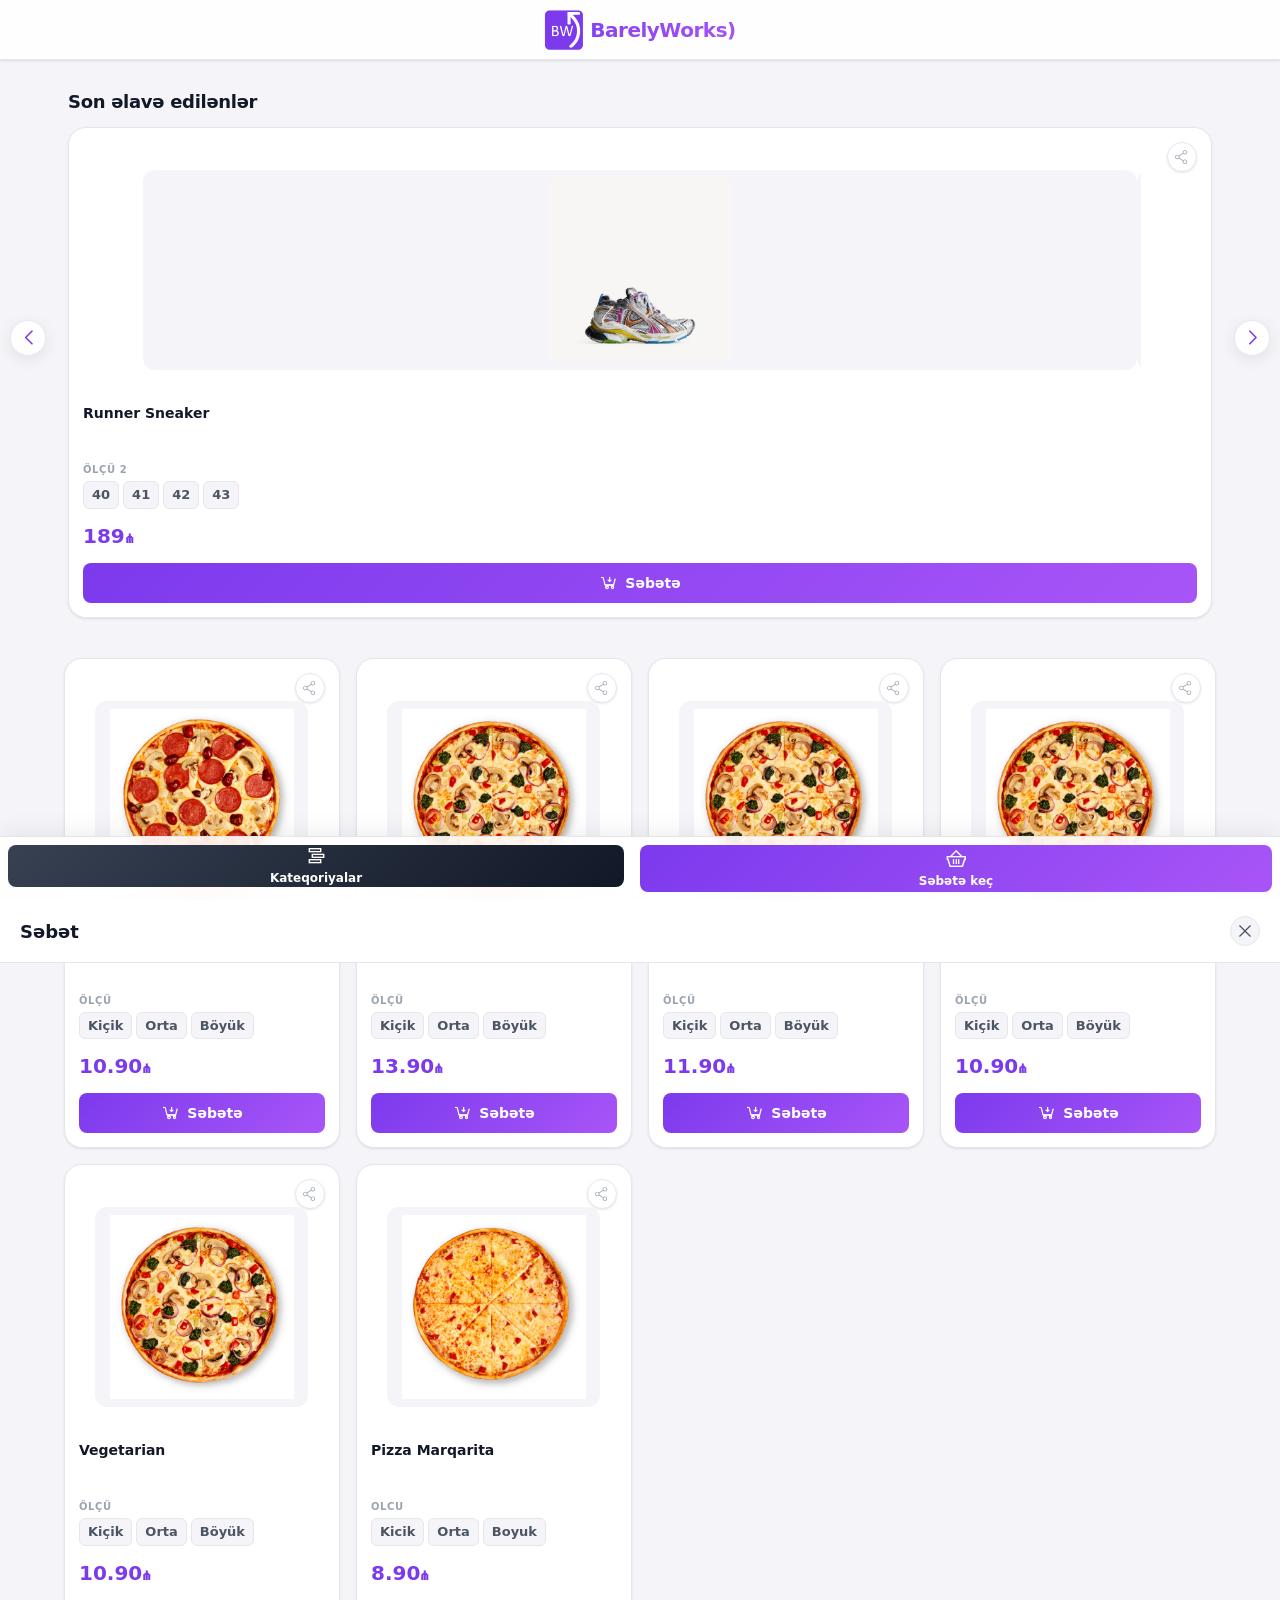
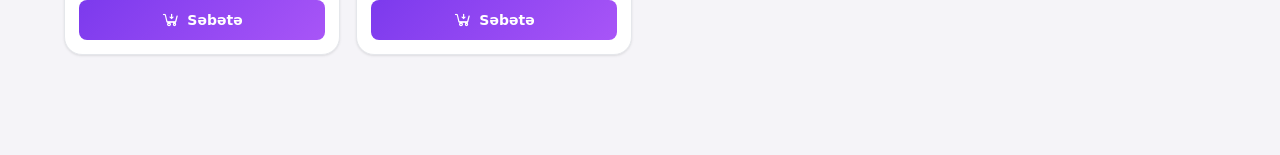
==== commit 230d46b5: "test" ====
--- a/index.html
+++ b/index.html
@@ -71,10 +71,6 @@
 				</div>
 			</div>
 
-
-			<div class="hide-price scroll-nav">
-				<svg xmlns="http://www.w3.org/2000/svg" version="1.1" xmlns:xlink="http://www.w3.org/1999/xlink" width="512" height="512" x="0" y="0" viewBox="0 0 128 128" style="enable-background:new 0 0 512 512" xml:space="preserve" class=""><g><path d="m79.891 65.078 7.27-7.27C87.69 59.787 88 61.856 88 64c0 13.234-10.766 24-24 24-2.144 0-4.213-.31-6.192-.839l7.27-7.27a15.929 15.929 0 0 0 14.813-14.813zm47.605-3.021c-.492-.885-7.47-13.112-21.11-23.474l-5.821 5.821c9.946 7.313 16.248 15.842 18.729 19.602C114.553 71.225 95.955 96 64 96c-4.792 0-9.248-.613-13.441-1.591l-6.573 6.573C50.029 102.835 56.671 104 64 104c41.873 0 62.633-36.504 63.496-38.057a3.997 3.997 0 0 0 0-3.886zm-16.668-39.229-88 88C22.047 111.609 21.023 112 20 112s-2.047-.391-2.828-1.172a3.997 3.997 0 0 1 0-5.656l11.196-11.196C10.268 83.049 1.071 66.964.504 65.943a4 4 0 0 1 0-3.887C1.367 60.504 22.127 24 64 24c10.827 0 20.205 2.47 28.222 6.122l12.95-12.95c1.563-1.563 4.094-1.563 5.656 0s1.563 4.094 0 5.656zM34.333 88.011 44.46 77.884C41.663 73.96 40 69.175 40 64c0-13.234 10.766-24 24-24 5.175 0 9.96 1.663 13.884 4.459l8.189-8.189C79.603 33.679 72.251 32 64 32 32.045 32 13.447 56.775 8.707 63.994c3.01 4.562 11.662 16.11 25.626 24.017zm15.934-15.935 21.809-21.809C69.697 48.862 66.958 48 64 48c-8.822 0-16 7.178-16 16 0 2.958.862 5.697 2.267 8.076z" fill="#000000" opacity="1" data-original="#000000" class=""></path></g></svg>				
-			</div>
 			<div class="scroll-top scroll-nav">
 				<svg xmlns="http://www.w3.org/2000/svg" version="1.1" xmlns:xlink="http://www.w3.org/1999/xlink" width="512" height="512" x="0" y="0" viewBox="0 0 48 48" style="enable-background:new 0 0 512 512" xml:space="preserve" class=""><g><path d="M13 12h22a1 1 0 0 0 0-2H13a1 1 0 0 0 0 2zM24 34a1 1 0 0 0 1-1V20.42l3.86 3.86a1 1 0 0 0 1.41-1.41l-5.52-5.52A1 1 0 0 0 24 17a1 1 0 0 0-.73.33l-5.57 5.55a1 1 0 0 0 0 1.41 1 1 0 0 0 1.41 0L23 20.42V33a1 1 0 0 0 1 1z" fill="#000000" opacity="1" data-original="#000000" class=""></path></g></svg>				
 			</div>
@@ -195,6 +191,11 @@
 </body>
 
 <script type="text/javascript" defer>
+	   let lastUpdate;
+	    $.getJSON(`data/config.json?v=${Date.now()}`, function(data) {
+	      lastUpdate = data.lastUpdate
+	    });
+	    
 		let head = document.getElementsByTagName("head");
 
 	    let link = document.createElement("link");
@@ -207,7 +208,5 @@
 	    script.type = "text/javascript";
 	    script.src = "js/function.js?v=" + new Date().getTime();
 	    document.head.appendChild(script);
-
-	    const CONFIG = 'config.json';
 </script>
 </html>
--- a/css/font.css
+++ b/css/font.css
@@ -1,83 +1,252 @@
-
-
-/* montserrat-100 - latin-ext_latin_cyrillic-ext_cyrillic */
-@font-face {
-  font-family: 'Montserrat';
-  font-style: normal;
-  font-weight: 100;
-  src: local(''),
-       url('montserrat/montserrat-v15-latin-ext_latin_cyrillic-ext_cyrillic-100.woff2') format('woff2'), /* Chrome 26+, Opera 23+, Firefox 39+ */
-       url('montserrat/montserrat-v15-latin-ext_latin_cyrillic-ext_cyrillic-100.woff') format('woff'); /* Chrome 6+, Firefox 3.6+, IE 9+, Safari 5.1+ */
-}
-/* montserrat-200 - latin-ext_latin_cyrillic-ext_cyrillic */
-@font-face {
-  font-family: 'Montserrat';
-  font-style: normal;
-  font-weight: 200;
-  src: local(''),
-       url('montserrat/montserrat-v15-latin-ext_latin_cyrillic-ext_cyrillic-200.woff2') format('woff2'), /* Chrome 26+, Opera 23+, Firefox 39+ */
-       url('montserrat/montserrat-v15-latin-ext_latin_cyrillic-ext_cyrillic-200.woff') format('woff'); /* Chrome 6+, Firefox 3.6+, IE 9+, Safari 5.1+ */
-}
-/* montserrat-300 - latin-ext_latin_cyrillic-ext_cyrillic */
-@font-face {
-  font-family: 'Montserrat';
-  font-style: normal;
-  font-weight: 300;
-  src: local(''),
-       url('montserrat/montserrat-v15-latin-ext_latin_cyrillic-ext_cyrillic-300.woff2') format('woff2'), /* Chrome 26+, Opera 23+, Firefox 39+ */
-       url('montserrat/montserrat-v15-latin-ext_latin_cyrillic-ext_cyrillic-300.woff') format('woff'); /* Chrome 6+, Firefox 3.6+, IE 9+, Safari 5.1+ */
-}
-/* montserrat-regular - latin-ext_latin_cyrillic-ext_cyrillic */
-@font-face {
-  font-family: 'Montserrat';
-  font-style: normal;
-  font-weight: 400;
-  src: local(''),
-       url('montserrat/montserrat-v15-latin-ext_latin_cyrillic-ext_cyrillic-regular.woff2') format('woff2'), /* Chrome 26+, Opera 23+, Firefox 39+ */
-       url('montserrat/montserrat-v15-latin-ext_latin_cyrillic-ext_cyrillic-regular.woff') format('woff'); /* Chrome 6+, Firefox 3.6+, IE 9+, Safari 5.1+ */
-}
-/* montserrat-500 - latin-ext_latin_cyrillic-ext_cyrillic */
-@font-face {
-  font-family: 'Montserrat';
-  font-style: normal;
-  font-weight: 500;
-  src: local(''),
-       url('montserrat/montserrat-v15-latin-ext_latin_cyrillic-ext_cyrillic-500.woff2') format('woff2'), /* Chrome 26+, Opera 23+, Firefox 39+ */
-       url('montserrat/montserrat-v15-latin-ext_latin_cyrillic-ext_cyrillic-500.woff') format('woff'); /* Chrome 6+, Firefox 3.6+, IE 9+, Safari 5.1+ */
-}
-/* montserrat-600 - latin-ext_latin_cyrillic-ext_cyrillic */
-@font-face {
-  font-family: 'Montserrat';
-  font-style: normal;
-  font-weight: 600;
-  src: local(''),
-       url('montserrat/montserrat-v15-latin-ext_latin_cyrillic-ext_cyrillic-600.woff2') format('woff2'), /* Chrome 26+, Opera 23+, Firefox 39+ */
-       url('montserrat/montserrat-v15-latin-ext_latin_cyrillic-ext_cyrillic-600.woff') format('woff'); /* Chrome 6+, Firefox 3.6+, IE 9+, Safari 5.1+ */
-}
-/* montserrat-700 - latin-ext_latin_cyrillic-ext_cyrillic */
-@font-face {
-  font-family: 'Montserrat';
-  font-style: normal;
-  font-weight: 700;
-  src: local(''),
-       url('montserrat/montserrat-v15-latin-ext_latin_cyrillic-ext_cyrillic-700.woff2') format('woff2'), /* Chrome 26+, Opera 23+, Firefox 39+ */
-       url('montserrat/montserrat-v15-latin-ext_latin_cyrillic-ext_cyrillic-700.woff') format('woff'); /* Chrome 6+, Firefox 3.6+, IE 9+, Safari 5.1+ */
-}
-/* montserrat-800 - latin-ext_latin_cyrillic-ext_cyrillic */
-@font-face {
-  font-family: 'Montserrat';
-  font-style: normal;
-  font-weight: 800;
-  src: local(''),
-       url('montserrat/montserrat-v15-latin-ext_latin_cyrillic-ext_cyrillic-800.woff2') format('woff2'), /* Chrome 26+, Opera 23+, Firefox 39+ */
-       url('montserrat/montserrat-v15-latin-ext_latin_cyrillic-ext_cyrillic-800.woff') format('woff'); /* Chrome 6+, Firefox 3.6+, IE 9+, Safari 5.1+ */
-}
-/* montserrat-900 - latin-ext_latin_cyrillic-ext_cyrillic */
-@font-face {
-  font-family: 'Montserrat';
-  font-style: normal;
-  font-weight: 900;
-  src: local(''),
-       url('montserrat/montserrat-v15-latin-ext_latin_cyrillic-ext_cyrillic-900.woff2') format('woff2'), /* Chrome 26+, Opera 23+, Firefox 39+ */
-       url('montserrat/montserrat-v15-latin-ext_latin_cyrillic-ext_cyrillic-900.woff') format('woff'); /* Chrome 6+, Firefox 3.6+, IE 9+, Safari 5.1+ */
-}+/* cyrillic-ext */
+@font-face {
+  font-family: 'Inter';
+  font-style: normal;
+  font-weight: 400;
+  font-display: swap;
+  src: url(https://fonts.gstatic.com/s/inter/v20/UcC73FwrK3iLTeHuS_nVMrMxCp50SjIa2JL7SUc.woff2) format('woff2');
+  unicode-range: U+0460-052F, U+1C80-1C8A, U+20B4, U+2DE0-2DFF, U+A640-A69F, U+FE2E-FE2F;
+}
+/* cyrillic */
+@font-face {
+  font-family: 'Inter';
+  font-style: normal;
+  font-weight: 400;
+  font-display: swap;
+  src: url(https://fonts.gstatic.com/s/inter/v20/UcC73FwrK3iLTeHuS_nVMrMxCp50SjIa0ZL7SUc.woff2) format('woff2');
+  unicode-range: U+0301, U+0400-045F, U+0490-0491, U+04B0-04B1, U+2116;
+}
+/* greek-ext */
+@font-face {
+  font-family: 'Inter';
+  font-style: normal;
+  font-weight: 400;
+  font-display: swap;
+  src: url(https://fonts.gstatic.com/s/inter/v20/UcC73FwrK3iLTeHuS_nVMrMxCp50SjIa2ZL7SUc.woff2) format('woff2');
+  unicode-range: U+1F00-1FFF;
+}
+/* greek */
+@font-face {
+  font-family: 'Inter';
+  font-style: normal;
+  font-weight: 400;
+  font-display: swap;
+  src: url(https://fonts.gstatic.com/s/inter/v20/UcC73FwrK3iLTeHuS_nVMrMxCp50SjIa1pL7SUc.woff2) format('woff2');
+  unicode-range: U+0370-0377, U+037A-037F, U+0384-038A, U+038C, U+038E-03A1, U+03A3-03FF;
+}
+/* vietnamese */
+@font-face {
+  font-family: 'Inter';
+  font-style: normal;
+  font-weight: 400;
+  font-display: swap;
+  src: url(https://fonts.gstatic.com/s/inter/v20/UcC73FwrK3iLTeHuS_nVMrMxCp50SjIa2pL7SUc.woff2) format('woff2');
+  unicode-range: U+0102-0103, U+0110-0111, U+0128-0129, U+0168-0169, U+01A0-01A1, U+01AF-01B0, U+0300-0301, U+0303-0304, U+0308-0309, U+0323, U+0329, U+1EA0-1EF9, U+20AB;
+}
+/* latin-ext */
+@font-face {
+  font-family: 'Inter';
+  font-style: normal;
+  font-weight: 400;
+  font-display: swap;
+  src: url(https://fonts.gstatic.com/s/inter/v20/UcC73FwrK3iLTeHuS_nVMrMxCp50SjIa25L7SUc.woff2) format('woff2');
+  unicode-range: U+0100-02BA, U+02BD-02C5, U+02C7-02CC, U+02CE-02D7, U+02DD-02FF, U+0304, U+0308, U+0329, U+1D00-1DBF, U+1E00-1E9F, U+1EF2-1EFF, U+2020, U+20A0-20AB, U+20AD-20C0, U+2113, U+2C60-2C7F, U+A720-A7FF;
+}
+/* latin */
+@font-face {
+  font-family: 'Inter';
+  font-style: normal;
+  font-weight: 400;
+  font-display: swap;
+  src: url(https://fonts.gstatic.com/s/inter/v20/UcC73FwrK3iLTeHuS_nVMrMxCp50SjIa1ZL7.woff2) format('woff2');
+  unicode-range: U+0000-00FF, U+0131, U+0152-0153, U+02BB-02BC, U+02C6, U+02DA, U+02DC, U+0304, U+0308, U+0329, U+2000-206F, U+20AC, U+2122, U+2191, U+2193, U+2212, U+2215, U+FEFF, U+FFFD;
+}
+/* cyrillic-ext */
+@font-face {
+  font-family: 'Inter';
+  font-style: normal;
+  font-weight: 500;
+  font-display: swap;
+  src: url(https://fonts.gstatic.com/s/inter/v20/UcC73FwrK3iLTeHuS_nVMrMxCp50SjIa2JL7SUc.woff2) format('woff2');
+  unicode-range: U+0460-052F, U+1C80-1C8A, U+20B4, U+2DE0-2DFF, U+A640-A69F, U+FE2E-FE2F;
+}
+/* cyrillic */
+@font-face {
+  font-family: 'Inter';
+  font-style: normal;
+  font-weight: 500;
+  font-display: swap;
+  src: url(https://fonts.gstatic.com/s/inter/v20/UcC73FwrK3iLTeHuS_nVMrMxCp50SjIa0ZL7SUc.woff2) format('woff2');
+  unicode-range: U+0301, U+0400-045F, U+0490-0491, U+04B0-04B1, U+2116;
+}
+/* greek-ext */
+@font-face {
+  font-family: 'Inter';
+  font-style: normal;
+  font-weight: 500;
+  font-display: swap;
+  src: url(https://fonts.gstatic.com/s/inter/v20/UcC73FwrK3iLTeHuS_nVMrMxCp50SjIa2ZL7SUc.woff2) format('woff2');
+  unicode-range: U+1F00-1FFF;
+}
+/* greek */
+@font-face {
+  font-family: 'Inter';
+  font-style: normal;
+  font-weight: 500;
+  font-display: swap;
+  src: url(https://fonts.gstatic.com/s/inter/v20/UcC73FwrK3iLTeHuS_nVMrMxCp50SjIa1pL7SUc.woff2) format('woff2');
+  unicode-range: U+0370-0377, U+037A-037F, U+0384-038A, U+038C, U+038E-03A1, U+03A3-03FF;
+}
+/* vietnamese */
+@font-face {
+  font-family: 'Inter';
+  font-style: normal;
+  font-weight: 500;
+  font-display: swap;
+  src: url(https://fonts.gstatic.com/s/inter/v20/UcC73FwrK3iLTeHuS_nVMrMxCp50SjIa2pL7SUc.woff2) format('woff2');
+  unicode-range: U+0102-0103, U+0110-0111, U+0128-0129, U+0168-0169, U+01A0-01A1, U+01AF-01B0, U+0300-0301, U+0303-0304, U+0308-0309, U+0323, U+0329, U+1EA0-1EF9, U+20AB;
+}
+/* latin-ext */
+@font-face {
+  font-family: 'Inter';
+  font-style: normal;
+  font-weight: 500;
+  font-display: swap;
+  src: url(https://fonts.gstatic.com/s/inter/v20/UcC73FwrK3iLTeHuS_nVMrMxCp50SjIa25L7SUc.woff2) format('woff2');
+  unicode-range: U+0100-02BA, U+02BD-02C5, U+02C7-02CC, U+02CE-02D7, U+02DD-02FF, U+0304, U+0308, U+0329, U+1D00-1DBF, U+1E00-1E9F, U+1EF2-1EFF, U+2020, U+20A0-20AB, U+20AD-20C0, U+2113, U+2C60-2C7F, U+A720-A7FF;
+}
+/* latin */
+@font-face {
+  font-family: 'Inter';
+  font-style: normal;
+  font-weight: 500;
+  font-display: swap;
+  src: url(https://fonts.gstatic.com/s/inter/v20/UcC73FwrK3iLTeHuS_nVMrMxCp50SjIa1ZL7.woff2) format('woff2');
+  unicode-range: U+0000-00FF, U+0131, U+0152-0153, U+02BB-02BC, U+02C6, U+02DA, U+02DC, U+0304, U+0308, U+0329, U+2000-206F, U+20AC, U+2122, U+2191, U+2193, U+2212, U+2215, U+FEFF, U+FFFD;
+}
+/* cyrillic-ext */
+@font-face {
+  font-family: 'Inter';
+  font-style: normal;
+  font-weight: 600;
+  font-display: swap;
+  src: url(https://fonts.gstatic.com/s/inter/v20/UcC73FwrK3iLTeHuS_nVMrMxCp50SjIa2JL7SUc.woff2) format('woff2');
+  unicode-range: U+0460-052F, U+1C80-1C8A, U+20B4, U+2DE0-2DFF, U+A640-A69F, U+FE2E-FE2F;
+}
+/* cyrillic */
+@font-face {
+  font-family: 'Inter';
+  font-style: normal;
+  font-weight: 600;
+  font-display: swap;
+  src: url(https://fonts.gstatic.com/s/inter/v20/UcC73FwrK3iLTeHuS_nVMrMxCp50SjIa0ZL7SUc.woff2) format('woff2');
+  unicode-range: U+0301, U+0400-045F, U+0490-0491, U+04B0-04B1, U+2116;
+}
+/* greek-ext */
+@font-face {
+  font-family: 'Inter';
+  font-style: normal;
+  font-weight: 600;
+  font-display: swap;
+  src: url(https://fonts.gstatic.com/s/inter/v20/UcC73FwrK3iLTeHuS_nVMrMxCp50SjIa2ZL7SUc.woff2) format('woff2');
+  unicode-range: U+1F00-1FFF;
+}
+/* greek */
+@font-face {
+  font-family: 'Inter';
+  font-style: normal;
+  font-weight: 600;
+  font-display: swap;
+  src: url(https://fonts.gstatic.com/s/inter/v20/UcC73FwrK3iLTeHuS_nVMrMxCp50SjIa1pL7SUc.woff2) format('woff2');
+  unicode-range: U+0370-0377, U+037A-037F, U+0384-038A, U+038C, U+038E-03A1, U+03A3-03FF;
+}
+/* vietnamese */
+@font-face {
+  font-family: 'Inter';
+  font-style: normal;
+  font-weight: 600;
+  font-display: swap;
+  src: url(https://fonts.gstatic.com/s/inter/v20/UcC73FwrK3iLTeHuS_nVMrMxCp50SjIa2pL7SUc.woff2) format('woff2');
+  unicode-range: U+0102-0103, U+0110-0111, U+0128-0129, U+0168-0169, U+01A0-01A1, U+01AF-01B0, U+0300-0301, U+0303-0304, U+0308-0309, U+0323, U+0329, U+1EA0-1EF9, U+20AB;
+}
+/* latin-ext */
+@font-face {
+  font-family: 'Inter';
+  font-style: normal;
+  font-weight: 600;
+  font-display: swap;
+  src: url(https://fonts.gstatic.com/s/inter/v20/UcC73FwrK3iLTeHuS_nVMrMxCp50SjIa25L7SUc.woff2) format('woff2');
+  unicode-range: U+0100-02BA, U+02BD-02C5, U+02C7-02CC, U+02CE-02D7, U+02DD-02FF, U+0304, U+0308, U+0329, U+1D00-1DBF, U+1E00-1E9F, U+1EF2-1EFF, U+2020, U+20A0-20AB, U+20AD-20C0, U+2113, U+2C60-2C7F, U+A720-A7FF;
+}
+/* latin */
+@font-face {
+  font-family: 'Inter';
+  font-style: normal;
+  font-weight: 600;
+  font-display: swap;
+  src: url(https://fonts.gstatic.com/s/inter/v20/UcC73FwrK3iLTeHuS_nVMrMxCp50SjIa1ZL7.woff2) format('woff2');
+  unicode-range: U+0000-00FF, U+0131, U+0152-0153, U+02BB-02BC, U+02C6, U+02DA, U+02DC, U+0304, U+0308, U+0329, U+2000-206F, U+20AC, U+2122, U+2191, U+2193, U+2212, U+2215, U+FEFF, U+FFFD;
+}
+/* cyrillic-ext */
+@font-face {
+  font-family: 'Inter';
+  font-style: normal;
+  font-weight: 700;
+  font-display: swap;
+  src: url(https://fonts.gstatic.com/s/inter/v20/UcC73FwrK3iLTeHuS_nVMrMxCp50SjIa2JL7SUc.woff2) format('woff2');
+  unicode-range: U+0460-052F, U+1C80-1C8A, U+20B4, U+2DE0-2DFF, U+A640-A69F, U+FE2E-FE2F;
+}
+/* cyrillic */
+@font-face {
+  font-family: 'Inter';
+  font-style: normal;
+  font-weight: 700;
+  font-display: swap;
+  src: url(https://fonts.gstatic.com/s/inter/v20/UcC73FwrK3iLTeHuS_nVMrMxCp50SjIa0ZL7SUc.woff2) format('woff2');
+  unicode-range: U+0301, U+0400-045F, U+0490-0491, U+04B0-04B1, U+2116;
+}
+/* greek-ext */
+@font-face {
+  font-family: 'Inter';
+  font-style: normal;
+  font-weight: 700;
+  font-display: swap;
+  src: url(https://fonts.gstatic.com/s/inter/v20/UcC73FwrK3iLTeHuS_nVMrMxCp50SjIa2ZL7SUc.woff2) format('woff2');
+  unicode-range: U+1F00-1FFF;
+}
+/* greek */
+@font-face {
+  font-family: 'Inter';
+  font-style: normal;
+  font-weight: 700;
+  font-display: swap;
+  src: url(https://fonts.gstatic.com/s/inter/v20/UcC73FwrK3iLTeHuS_nVMrMxCp50SjIa1pL7SUc.woff2) format('woff2');
+  unicode-range: U+0370-0377, U+037A-037F, U+0384-038A, U+038C, U+038E-03A1, U+03A3-03FF;
+}
+/* vietnamese */
+@font-face {
+  font-family: 'Inter';
+  font-style: normal;
+  font-weight: 700;
+  font-display: swap;
+  src: url(https://fonts.gstatic.com/s/inter/v20/UcC73FwrK3iLTeHuS_nVMrMxCp50SjIa2pL7SUc.woff2) format('woff2');
+  unicode-range: U+0102-0103, U+0110-0111, U+0128-0129, U+0168-0169, U+01A0-01A1, U+01AF-01B0, U+0300-0301, U+0303-0304, U+0308-0309, U+0323, U+0329, U+1EA0-1EF9, U+20AB;
+}
+/* latin-ext */
+@font-face {
+  font-family: 'Inter';
+  font-style: normal;
+  font-weight: 700;
+  font-display: swap;
+  src: url(https://fonts.gstatic.com/s/inter/v20/UcC73FwrK3iLTeHuS_nVMrMxCp50SjIa25L7SUc.woff2) format('woff2');
+  unicode-range: U+0100-02BA, U+02BD-02C5, U+02C7-02CC, U+02CE-02D7, U+02DD-02FF, U+0304, U+0308, U+0329, U+1D00-1DBF, U+1E00-1E9F, U+1EF2-1EFF, U+2020, U+20A0-20AB, U+20AD-20C0, U+2113, U+2C60-2C7F, U+A720-A7FF;
+}
+/* latin */
+@font-face {
+  font-family: 'Inter';
+  font-style: normal;
+  font-weight: 700;
+  font-display: swap;
+  src: url(https://fonts.gstatic.com/s/inter/v20/UcC73FwrK3iLTeHuS_nVMrMxCp50SjIa1ZL7.woff2) format('woff2');
+  unicode-range: U+0000-00FF, U+0131, U+0152-0153, U+02BB-02BC, U+02C6, U+02DA, U+02DC, U+0304, U+0308, U+0329, U+2000-206F, U+20AC, U+2122, U+2191, U+2193, U+2212, U+2215, U+FEFF, U+FFFD;
+}
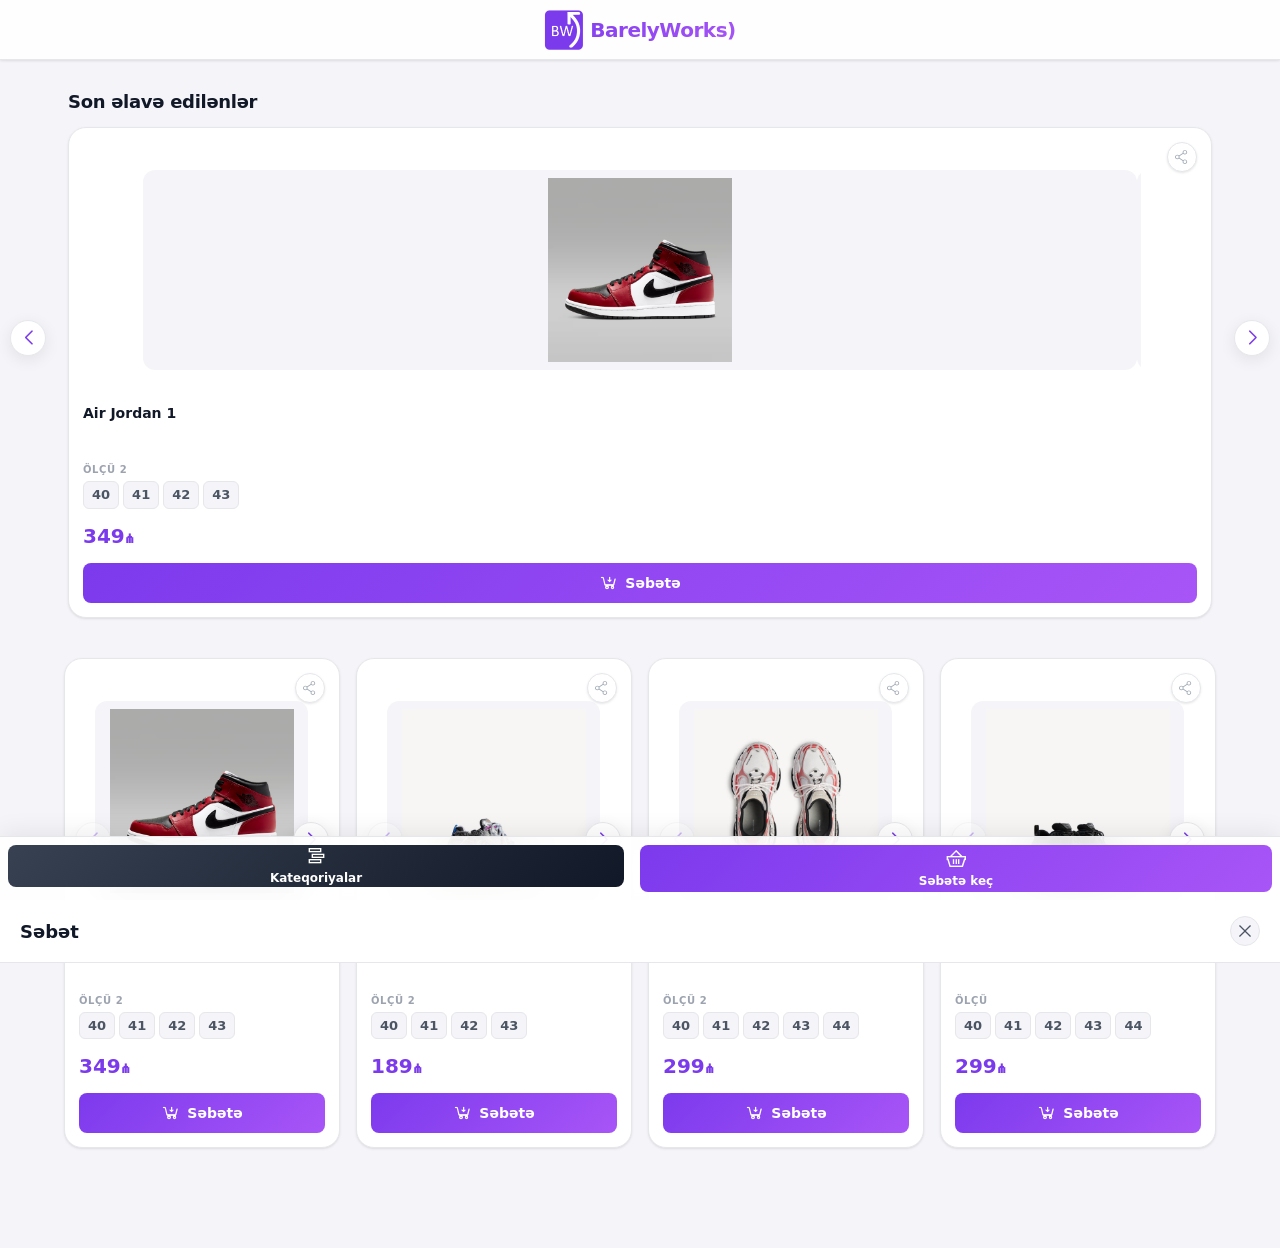
==== commit 98abf3a5: "фылов" ====
--- a/index.html
+++ b/index.html
@@ -2,10 +2,10 @@
 <html>
 <head>
 	<meta charset="utf-8">
-    <meta property="og:title" content="GIPERAKS XIRDALAN">
-    <!-- <meta property="og:description" content="GIPERAKS XIRDALAN"> -->
-    <meta property="og:image" content="https://gpr-xirdalan.github.io/img/bcg.jpg">
-    <meta property="og:url" content="https://gpr-xirdalan.github.io/">
+    <meta property="og:title" content="BarelyWorks SHOP">
+    <!-- <meta property="og:description" content=""> -->
+    <meta property="og:image" content="">
+    <meta property="og:url" content="">
     <meta property="og:type" content="website">	
     <meta http-equiv="Cache-Control" content="no-cache, no-store, must-revalidate" /> 
     <meta http-equiv="cache-control" content="max-age=0" /> 
